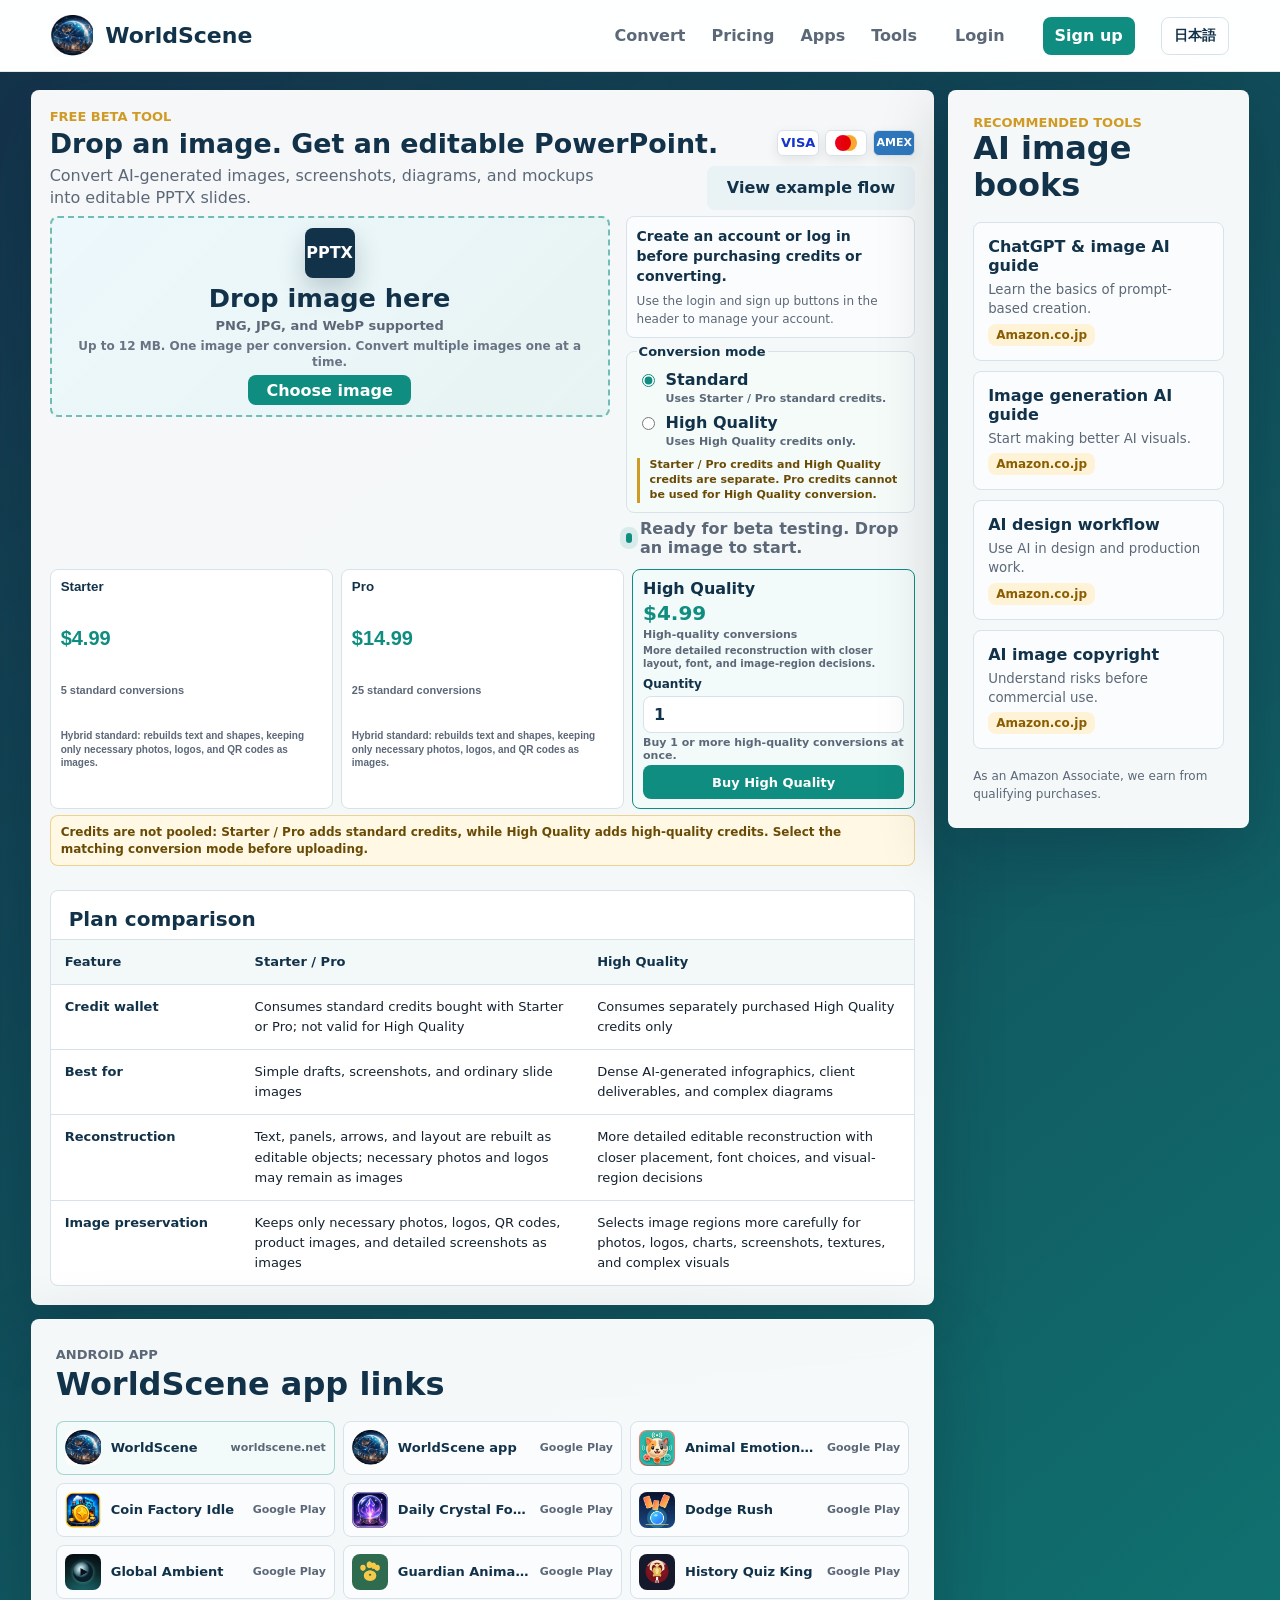
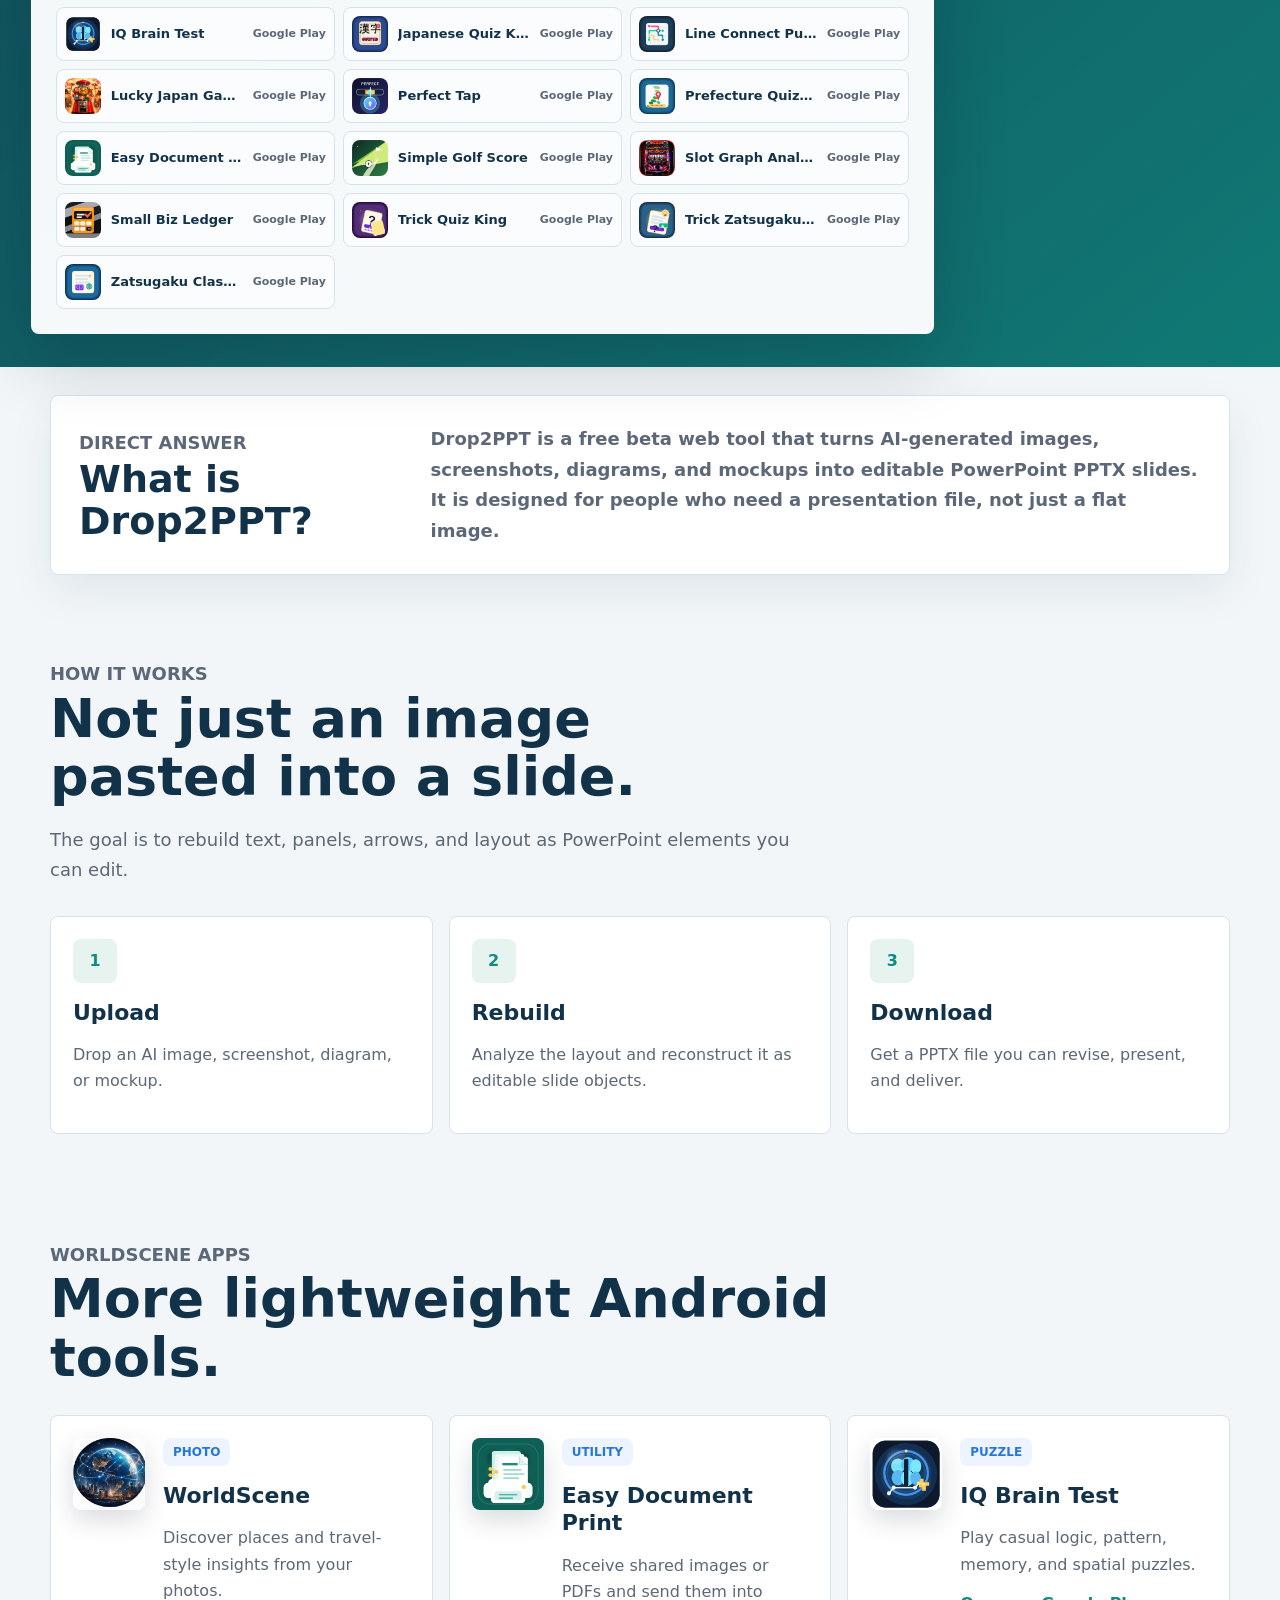
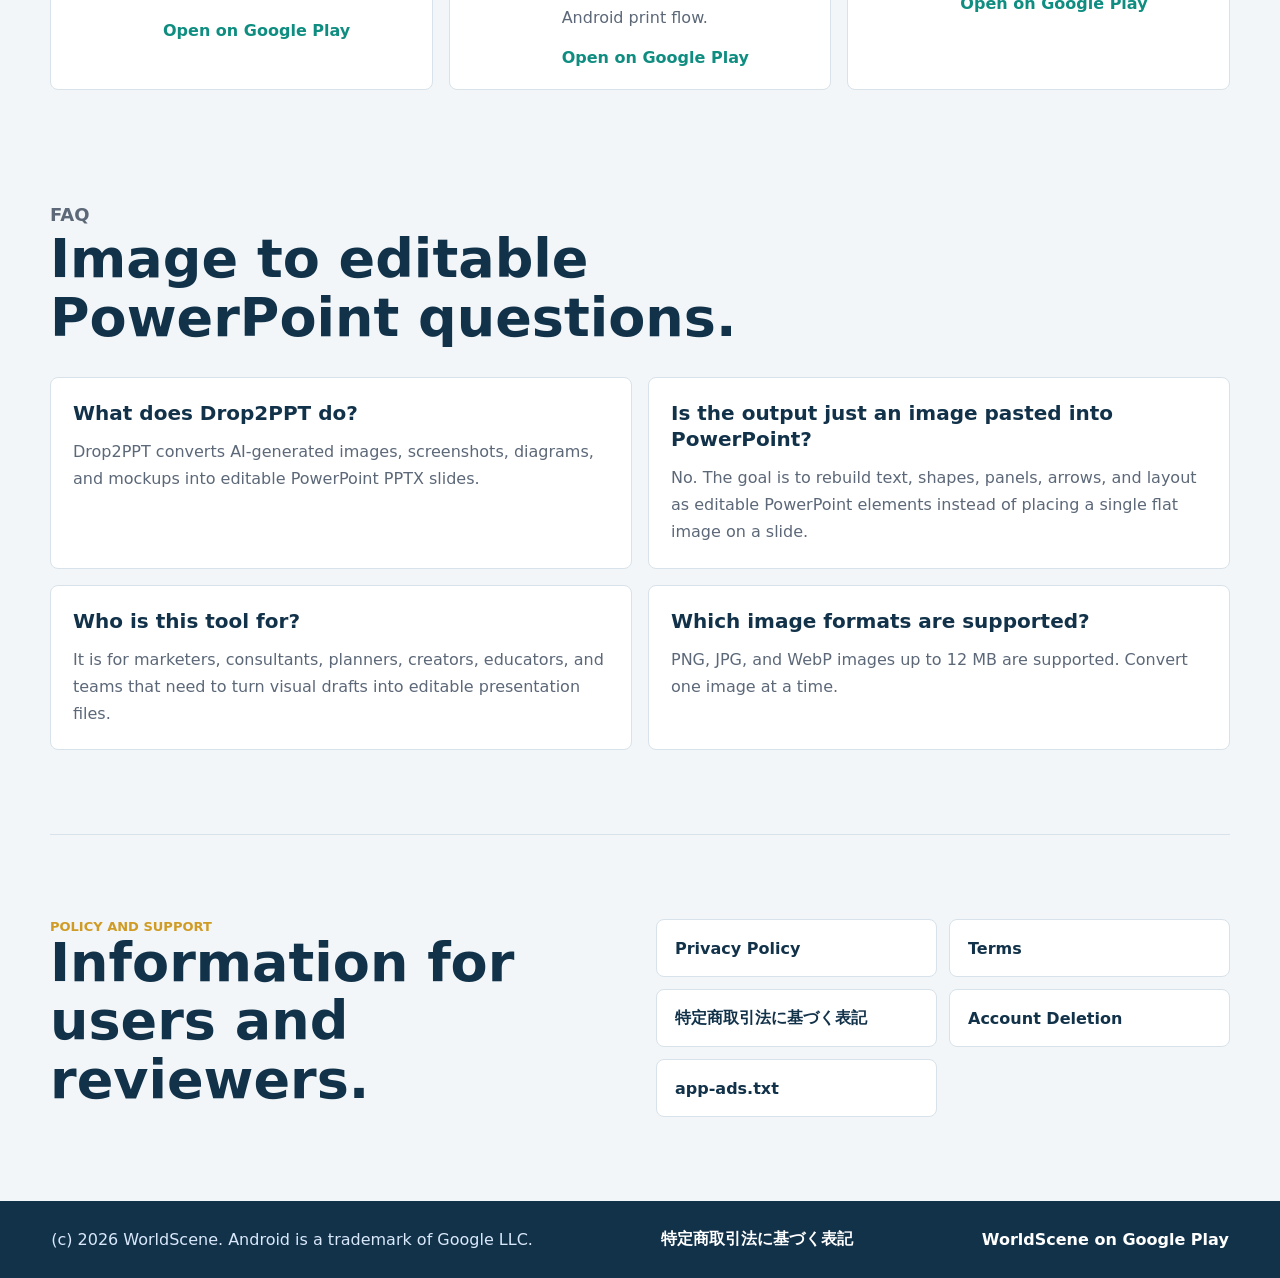
==== public/index.html @ 3ec51c13 "Add Amex payment logo" ====
<!doctype html>
<html lang="en">
<head>
  <meta charset="utf-8">
  <meta name="viewport" content="width=device-width, initial-scale=1">
  <title>Drop2PPT - Image to Editable PowerPoint Converter | WorldScene</title>
  <meta name="description" content="Drop an AI-generated image, screenshot, diagram, or mockup and prepare it for conversion into an editable PowerPoint PPTX slide.">
  <meta name="robots" content="index,follow,max-image-preview:large">
  <meta property="og:title" content="Drop2PPT - Image to Editable PowerPoint Converter">
  <meta property="og:description" content="Drop an AI-generated image, screenshot, diagram, or mockup and prepare it for conversion into an editable PowerPoint PPTX slide.">
  <meta property="og:type" content="website">
  <meta property="og:url" content="https://worldscene.net/drop2ppt/">
  <meta property="og:image" content="https://worldscene.net/worldscene-icon.png">
  <meta name="twitter:card" content="summary_large_image">
  <meta name="theme-color" content="#12324a">
  <link rel="canonical" href="https://worldscene.net/drop2ppt/">
  <link rel="alternate" href="https://worldscene.net/drop2ppt/" hreflang="x-default">
  <link rel="alternate" href="https://worldscene.net/drop2ppt/" hreflang="en">
  <link rel="alternate" href="https://worldscene.net/drop2ppt/" hreflang="ja">
  <link rel="icon" href="worldscene-icon.png">
  <link rel="stylesheet" href="styles.css">
  <script async src="https://www.googletagmanager.com/gtag/js?id=G-NG3NH1VG2N"></script>
  <script>
    window.dataLayer = window.dataLayer || [];
    function gtag(){dataLayer.push(arguments);}
    gtag('js', new Date());
    gtag('config', 'G-NG3NH1VG2N');
  </script>
  <script type="application/ld+json">
  {
    "@context": "https://schema.org",
    "@graph": [
      {
    "@type": "WebApplication",
        "@id": "https://worldscene.net/drop2ppt/#drop2ppt",
    "name": "Drop2PPT",
    "url": "https://worldscene.net/drop2ppt/",
    "applicationCategory": "ProductivityApplication",
    "operatingSystem": "Web",
        "description": "Convert AI-generated images, screenshots, diagrams, and mockups into editable PowerPoint PPTX slides.",
        "offers": {
          "@type": "Offer",
          "price": "0",
          "priceCurrency": "USD"
        },
        "creator": {
          "@type": "Organization",
          "name": "WorldScene",
          "url": "https://worldscene.net/"
        }
      },
      {
        "@type": "HowTo",
        "@id": "https://worldscene.net/drop2ppt/#how-to-convert-image-to-ppt",
        "name": "How to convert an image into an editable PowerPoint",
        "description": "Drop an image, rebuild the slide as editable PowerPoint elements, then download a PPTX file.",
        "step": [
          {
            "@type": "HowToStep",
            "name": "Upload an image",
            "text": "Upload an AI-generated image, screenshot, diagram, or mockup."
          },
          {
            "@type": "HowToStep",
            "name": "Rebuild the slide",
            "text": "Analyze the layout and reconstruct text, panels, arrows, and visual structure as editable slide objects."
          },
          {
            "@type": "HowToStep",
            "name": "Download PPTX",
            "text": "Download an editable PowerPoint PPTX file for revision, presentation, or delivery."
          }
        ]
      },
      {
        "@type": "FAQPage",
        "@id": "https://worldscene.net/drop2ppt/#faq",
        "mainEntity": [
          {
            "@type": "Question",
            "name": "What does Drop2PPT do?",
            "acceptedAnswer": {
              "@type": "Answer",
              "text": "Drop2PPT converts AI-generated images, screenshots, diagrams, and mockups into editable PowerPoint PPTX slides."
            }
          },
          {
            "@type": "Question",
            "name": "Is the output just an image pasted into PowerPoint?",
            "acceptedAnswer": {
              "@type": "Answer",
              "text": "No. The goal is to rebuild text, shapes, panels, arrows, and layout as editable PowerPoint elements instead of placing a single flat image on a slide."
            }
          },
          {
            "@type": "Question",
            "name": "Who is this tool for?",
            "acceptedAnswer": {
              "@type": "Answer",
              "text": "It is for marketers, consultants, planners, creators, educators, and teams that need to turn visual drafts into editable presentation files."
            }
          }
        ]
      }
    ]
  }
  </script>
</head>
<body>
  <header class="site-header">
    <a class="brand" href="#top" aria-label="WorldScene home">
      <img src="worldscene-icon.png" alt="" class="brand-icon">
      <span>WorldScene</span>
    </a>
    <nav class="nav" aria-label="Main navigation">
      <a href="#converter" data-i18n="navConvert">Convert</a>
      <a href="#pricing" data-i18n="navPricing">Pricing</a>
      <a href="#apps" data-i18n="navApps">Apps</a>
      <a href="#tools" data-i18n="navTools">Tools</a>
      <a class="auth-nav-link" id="login-nav" href="/drop2ppt/auth.html?mode=login" data-i18n="navLogin">Login</a>
      <a class="auth-nav-button" id="signup-nav" href="/drop2ppt/auth.html?mode=signup" data-i18n="navSignup">Sign up</a>
      <button class="auth-nav-link auth-nav-logout" type="button" id="logout-nav" data-i18n="logoutButton" hidden>Logout</button>
      <button class="language-button" type="button" id="language-toggle" aria-label="Switch language">日本語</button>
    </nav>
  </header>

  <main id="top">
    <section class="tool-hero" aria-labelledby="hero-title">
      <div class="hero-grid">
        <section class="converter-panel" id="converter" aria-labelledby="hero-title">
          <p class="eyebrow" data-i18n="heroEyebrow">Free beta tool</p>
          <h1 id="hero-title" data-i18n="heroTitle">Drop an image. Get an editable PowerPoint.</h1>
          <p class="hero-copy" data-i18n="heroCopy">
            Convert AI-generated images, screenshots, diagrams, and mockups into editable PPTX slides.
          </p>
          <div class="hero-actions">
            <span class="sandbox-badge" id="sandbox-badge" hidden>Sandbox checkout</span>
            <span class="payment-logos" aria-label="Visa, Mastercard, and American Express accepted">
              <span class="payment-logo visa-logo" aria-hidden="true">VISA</span>
              <span class="payment-logo mastercard-logo" aria-hidden="true"><span></span><span></span></span>
              <span class="payment-logo amex-logo" aria-hidden="true">AMEX</span>
            </span>
            <a class="button button-secondary" href="#example" data-i18n="viewExample">View example flow</a>
          </div>

          <div class="account-panel" id="account-panel" aria-label="Credit balance">
            <div class="auth-summary" id="auth-summary">
              <span data-i18n="authStatusChecking">Checking login status...</span>
            </div>
            <button class="small-button ghost-button" type="button" id="logout-button" data-i18n="logoutButton" hidden>Logout</button>
            <p class="auth-panel-note" id="auth-panel-note" data-i18n="authPanelNote">Use the login and sign up buttons in the header to manage your account.</p>
            <div class="credit-balance-card" id="credit-balance-card" hidden>
              <span data-i18n="creditRemainingTitle">Remaining conversions</span>
              <dl>
                <div>
                  <dt data-i18n="qualityStandard">Standard</dt>
                  <dd><strong id="standard-credit-count">0</strong><span data-i18n="creditUnit">left</span></dd>
                </div>
                <div>
                  <dt data-i18n="qualityHigh">High Quality</dt>
                  <dd><strong id="high-quality-credit-count">0</strong><span data-i18n="creditUnit">left</span></dd>
                </div>
              </dl>
            </div>
          </div>

          <fieldset class="quality-selector" aria-label="Conversion quality">
            <legend data-i18n="qualityLabel">Conversion mode</legend>
            <label>
              <input type="radio" name="quality" value="standard" checked>
              <span data-i18n="qualityStandard">Standard</span>
              <small data-i18n="qualityStandardCopy">Uses Starter / Pro standard credits.</small>
            </label>
            <label>
              <input type="radio" name="quality" value="high_quality">
              <span data-i18n="qualityHigh">High Quality</span>
              <small data-i18n="qualityHighCopy">Uses High Quality credits only.</small>
            </label>
            <p class="quality-warning" data-i18n="qualityWalletNote">Starter / Pro credits and High Quality credits are separate. Pro credits cannot be used for High Quality conversion.</p>
          </fieldset>

          <div class="drop-zone" id="drop-zone" role="button" tabindex="0">
            <input id="file-input" type="file" accept="image/png,image/jpeg,image/webp" hidden>
            <span class="drop-icon" aria-hidden="true">PPTX</span>
            <strong data-i18n="dropTitle">Drop image here</strong>
            <small data-i18n="dropHint">PNG, JPG, and WebP supported</small>
            <small class="drop-note" data-i18n="dropNote">Up to 12 MB. One image per conversion. Convert multiple images one at a time.</small>
            <button class="inline-file-button" id="select-file" type="button" data-i18n="chooseImage">Choose image</button>
            <span class="progress-panel drop-progress" id="progress-panel" hidden aria-label="Conversion progress">
              <span class="progress-meta">
                <span id="progress-label" data-i18n="progressIdle">Waiting</span>
                <strong id="progress-percent">0%</strong>
              </span>
              <span class="progress-track">
                <span id="progress-bar"></span>
              </span>
            </span>
          </div>

          <div class="conversion-status" id="conversion-status" aria-live="polite">
            <span class="status-dot"></span>
            <span data-i18n="statusReady">Ready for beta testing. Upload processing will be connected next.</span>
          </div>
          <a class="download-link" id="download-link" href="#" hidden data-i18n="downloadPpt">Download PPTX</a>

          <div class="pricing-grid" id="pricing" aria-label="Pricing">
            <button class="price-card" type="button" data-product="starter">
              <span data-i18n="starterTitle">Starter</span>
              <strong>$4.99</strong>
              <small data-i18n="starterCopy">5 standard conversions</small>
              <em data-i18n="standardQualityCopy">Hybrid standard: rebuilds text and shapes, keeping only necessary photos, logos, and QR codes as images.</em>
            </button>
            <button class="price-card" type="button" data-product="pro">
              <span data-i18n="proTitle">Pro</span>
              <strong>$14.99</strong>
              <small data-i18n="proCopy">25 standard conversions</small>
              <em data-i18n="standardQualityCopy">Hybrid standard: rebuilds text and shapes, keeping only necessary photos, logos, and QR codes as images.</em>
            </button>
            <div class="price-card price-card-featured hq-purchase-card">
              <span data-i18n="hqTitle">High Quality</span>
              <strong>$4.99</strong>
              <small data-i18n="hqCopy">High-quality conversions</small>
              <em data-i18n="highQualityCopy">More detailed reconstruction with closer layout, font, and image-region decisions.</em>
              <label class="quantity-control" for="high-quality-quantity">
                <span data-i18n="hqQuantityLabel">Quantity</span>
                <input id="high-quality-quantity" type="number" min="1" max="50" step="1" value="1" inputmode="numeric">
              </label>
              <small class="quantity-help" data-i18n="hqQuantityHelp">Buy 1 or more high-quality conversions at once.</small>
              <button class="checkout-button" type="button" data-product="high_quality" data-i18n="buyHighQuality">Buy High Quality</button>
            </div>
          </div>
          <p class="pricing-note" data-i18n="pricingCreditNote">Credits are not pooled: Starter / Pro adds standard credits, while High Quality adds high-quality credits. Select the matching conversion mode before uploading.</p>
          <div class="quality-comparison" aria-label="Plan comparison">
            <h2 data-i18n="comparisonTitle">Plan comparison</h2>
            <table>
              <thead>
                <tr>
                  <th data-i18n="comparisonFeature">Feature</th>
                  <th data-i18n="comparisonStandard">Starter / Pro</th>
                  <th data-i18n="comparisonHigh">High Quality</th>
                </tr>
              </thead>
              <tbody>
                <tr>
                  <td data-i18n="comparisonCredit">Credit wallet</td>
                  <td data-i18n="comparisonStandardCredit">Consumes standard credits bought with Starter or Pro</td>
                  <td data-i18n="comparisonHighCredit">Consumes High Quality credits only</td>
                </tr>
                <tr>
                  <td data-i18n="comparisonBestFor">Best for</td>
                  <td data-i18n="comparisonStandardBest">Simple drafts, screenshots, and ordinary slide images</td>
                  <td data-i18n="comparisonHighBest">Dense AI-generated infographics, client deliverables, and complex diagrams</td>
                </tr>
                <tr>
                  <td data-i18n="comparisonRebuild">Reconstruction</td>
                  <td data-i18n="comparisonStandardRebuild">Text, panels, arrows, and layout are rebuilt as editable objects; necessary photos and logos may remain as images</td>
                  <td data-i18n="comparisonHighRebuild">More detailed editable reconstruction with closer placement, font choices, and visual-region decisions</td>
                </tr>
                <tr>
                  <td data-i18n="comparisonPreserve">Image preservation</td>
                  <td data-i18n="comparisonStandardPreserve">Keeps only necessary photos, logos, QR codes, product images, and detailed screenshots as images</td>
                  <td data-i18n="comparisonHighPreserve">Selects image regions more carefully for photos, logos, charts, screenshots, textures, and complex visuals</td>
                </tr>
              </tbody>
            </table>
          </div>
        </section>

        <aside class="app-promo" id="apps" aria-labelledby="apps-title">
          <p class="eyebrow" data-i18n="appsEyebrow">Android app</p>
          <h2 id="apps-title" data-i18n="appsTitle">WorldScene app links</h2>
          <div class="app-link-list" aria-label="WorldScene app links">
            <a class="app-link primary" href="https://worldscene.net/" target="_blank" rel="noopener"><img src="worldscene-icon.png" alt=""><span>WorldScene</span><small>worldscene.net</small></a>
            <a class="app-link" href="https://play.google.com/store/apps/details?id=com.worldscene.app" target="_blank" rel="noopener"><img src="worldscene-icon.png" alt=""><span>WorldScene app</span><small>Google Play</small></a>
            <a class="app-link" href="https://play.google.com/store/search?q=Animal%20Emotion%20Player&c=apps" target="_blank" rel="noopener"><img src="assets/apps/AnimalEmotionPlayer/icon.png" alt=""><span>Animal Emotion Player</span><small>Google Play</small></a>
            <a class="app-link" href="https://play.google.com/store/search?q=Coin%20Factory%20Idle&c=apps" target="_blank" rel="noopener"><img src="assets/apps/CoinFactoryIdle/icon.png" alt=""><span>Coin Factory Idle</span><small>Google Play</small></a>
            <a class="app-link" href="https://play.google.com/store/search?q=Daily%20Crystal%20Fortune&c=apps" target="_blank" rel="noopener"><img src="assets/apps/DailyCrystalFortune/icon.png" alt=""><span>Daily Crystal Fortune</span><small>Google Play</small></a>
            <a class="app-link" href="https://play.google.com/store/search?q=Dodge%20Rush&c=apps" target="_blank" rel="noopener"><img src="assets/apps/DodgeRush/icon.png" alt=""><span>Dodge Rush</span><small>Google Play</small></a>
            <a class="app-link" href="https://play.google.com/store/search?q=Global%20Ambient&c=apps" target="_blank" rel="noopener"><img src="assets/apps/GlobalAmbient/icon.png" alt=""><span>Global Ambient</span><small>Google Play</small></a>
            <a class="app-link" href="https://play.google.com/store/search?q=Guardian%20Animal%20Quiz&c=apps" target="_blank" rel="noopener"><img src="assets/apps/GuardianAnimalQuiz/icon.png" alt=""><span>Guardian Animal Quiz</span><small>Google Play</small></a>
            <a class="app-link" href="https://play.google.com/store/search?q=History%20Quiz%20King&c=apps" target="_blank" rel="noopener"><img src="assets/apps/HistoryQuizKing/icon.png" alt=""><span>History Quiz King</span><small>Google Play</small></a>
            <a class="app-link" href="https://play.google.com/store/apps/details?id=net.worldscene.iqbraintestlogicpuzzle" target="_blank" rel="noopener"><img src="assets/apps/IQBrainTestLogicPuzzle/icon.png" alt=""><span>IQ Brain Test</span><small>Google Play</small></a>
            <a class="app-link" href="https://play.google.com/store/search?q=Japanese%20Quiz%20King&c=apps" target="_blank" rel="noopener"><img src="assets/apps/JapaneseQuizKing/icon.png" alt=""><span>Japanese Quiz King</span><small>Google Play</small></a>
            <a class="app-link" href="https://play.google.com/store/search?q=Line%20Connect%20Puzzle&c=apps" target="_blank" rel="noopener"><img src="assets/apps/LineConnectPuzzle/icon.png" alt=""><span>Line Connect Puzzle</span><small>Google Play</small></a>
            <a class="app-link" href="https://play.google.com/store/search?q=Lucky%20Japan%20Gacha&c=apps" target="_blank" rel="noopener"><img src="assets/apps/LuckyJapanGacha/icon.png" alt=""><span>Lucky Japan Gacha</span><small>Google Play</small></a>
            <a class="app-link" href="https://play.google.com/store/search?q=Perfect%20Tap&c=apps" target="_blank" rel="noopener"><img src="assets/apps/PerfectTap/icon.png" alt=""><span>Perfect Tap</span><small>Google Play</small></a>
            <a class="app-link" href="https://play.google.com/store/search?q=Prefecture%20Quiz%20King&c=apps" target="_blank" rel="noopener"><img src="assets/apps/PrefectureQuizKing/icon.png" alt=""><span>Prefecture Quiz King</span><small>Google Play</small></a>
            <a class="app-link" href="https://play.google.com/store/apps/details?id=net.worldscene.kantanshareprint" target="_blank" rel="noopener"><img src="assets/apps/SharePrintHelper/icon.png" alt=""><span>Easy Document Print</span><small>Google Play</small></a>
            <a class="app-link" href="https://play.google.com/store/search?q=Simple%20Golf%20Score&c=apps" target="_blank" rel="noopener"><img src="assets/apps/SimpleGolfScore/icon.png" alt=""><span>Simple Golf Score</span><small>Google Play</small></a>
            <a class="app-link" href="https://play.google.com/store/search?q=Slot%20Graph%20Analyzer&c=apps" target="_blank" rel="noopener"><img src="assets/apps/SlotGraphAnalyzer/icon.png" alt=""><span>Slot Graph Analyzer</span><small>Google Play</small></a>
            <a class="app-link" href="https://play.google.com/store/search?q=Small%20Biz%20Ledger&c=apps" target="_blank" rel="noopener"><img src="assets/apps/SmallBizLedger/icon.png" alt=""><span>Small Biz Ledger</span><small>Google Play</small></a>
            <a class="app-link" href="https://play.google.com/store/search?q=Trick%20Quiz%20King&c=apps" target="_blank" rel="noopener"><img src="assets/apps/TrickQuizKing/icon.png" alt=""><span>Trick Quiz King</span><small>Google Play</small></a>
            <a class="app-link" href="https://play.google.com/store/search?q=Trick%20Zatsugaku%20King&c=apps" target="_blank" rel="noopener"><img src="assets/apps/TrickZatsugakuKing/icon.png" alt=""><span>Trick Zatsugaku King</span><small>Google Play</small></a>
            <a class="app-link" href="https://play.google.com/store/search?q=Zatsugaku%20Classic&c=apps" target="_blank" rel="noopener"><img src="assets/apps/ZatsugakuClassic/icon.png" alt=""><span>Zatsugaku Classic</span><small>Google Play</small></a>
          </div>
        </aside>

        <aside class="affiliate-panel" id="tools" aria-labelledby="tools-title">
          <p class="eyebrow" data-i18n="toolsEyebrow">Recommended tools</p>
          <h2 id="tools-title" data-i18n="toolsTitle">AI image books</h2>
          <div class="tool-list">
            <a class="tool-card" href="https://amzn.to/4e01tm2" target="_blank" rel="sponsored noopener">
              <span data-i18n="bookOneTitle">ChatGPT & image AI guide</span>
              <small data-i18n="bookOneCopy">Learn the basics of prompt-based creation.</small>
              <em>Amazon.co.jp</em>
            </a>
            <a class="tool-card" href="https://amzn.to/4ux0dwO" target="_blank" rel="sponsored noopener">
              <span data-i18n="bookTwoTitle">Image generation AI guide</span>
              <small data-i18n="bookTwoCopy">Start making better AI visuals.</small>
              <em>Amazon.co.jp</em>
            </a>
            <a class="tool-card" href="https://amzn.to/4e1c1kY" target="_blank" rel="sponsored noopener">
              <span data-i18n="bookThreeTitle">AI design workflow</span>
              <small data-i18n="bookThreeCopy">Use AI in design and production work.</small>
              <em>Amazon.co.jp</em>
            </a>
            <a class="tool-card" href="https://amzn.to/4dM72Dx" target="_blank" rel="sponsored noopener">
              <span data-i18n="bookFourTitle">AI image copyright</span>
              <small data-i18n="bookFourCopy">Understand risks before commercial use.</small>
              <em>Amazon.co.jp</em>
            </a>
          </div>
          <p class="affiliate-note" data-i18n="affiliateNote">As an Amazon Associate, we earn from qualifying purchases.</p>
        </aside>
      </div>
    </section>

    <section class="answer-strip" aria-labelledby="answer-title">
      <div>
        <p class="eyebrow" data-i18n="answerEyebrow">Direct answer</p>
        <h2 id="answer-title" data-i18n="answerTitle">What is Drop2PPT?</h2>
      </div>
      <p data-i18n="answerCopy">
        Drop2PPT is a free beta web tool that turns AI-generated images, screenshots, diagrams, and mockups into editable PowerPoint PPTX slides. It is designed for people who need a presentation file, not just a flat image.
      </p>
    </section>

    <section class="section example-section" id="example">
      <div class="section-heading">
        <p class="eyebrow" data-i18n="exampleEyebrow">How it works</p>
        <h2 data-i18n="exampleTitle">Not just an image pasted into a slide.</h2>
        <p data-i18n="exampleCopy">
          The goal is to rebuild text, panels, arrows, and layout as PowerPoint elements you can edit.
        </p>
      </div>
      <div class="process-grid">
        <article>
          <span>1</span>
          <h3 data-i18n="stepOneTitle">Upload</h3>
          <p data-i18n="stepOneCopy">Drop an AI image, screenshot, diagram, or mockup.</p>
        </article>
        <article>
          <span>2</span>
          <h3 data-i18n="stepTwoTitle">Rebuild</h3>
          <p data-i18n="stepTwoCopy">Analyze the layout and reconstruct it as editable slide objects.</p>
        </article>
        <article>
          <span>3</span>
          <h3 data-i18n="stepThreeTitle">Download</h3>
          <p data-i18n="stepThreeCopy">Get a PPTX file you can revise, present, and deliver.</p>
        </article>
      </div>
    </section>

    <section class="section app-section">
      <div class="section-heading section-heading-wide">
        <p class="eyebrow" data-i18n="lineupEyebrow">WorldScene apps</p>
        <h2 data-i18n="lineupTitle">More lightweight Android tools.</h2>
      </div>
      <div class="app-grid compact-app-grid">
        <article class="app-card">
          <img class="app-icon" src="worldscene-icon.png" alt="WorldScene app icon">
          <div>
            <span class="tag">Photo</span>
            <h3>WorldScene</h3>
            <p data-i18n="worldsceneCopy">Discover places and travel-style insights from your photos.</p>
            <a href="https://play.google.com/store/apps/details?id=com.worldscene.app" target="_blank" rel="noopener" data-i18n="openOnGooglePlay">Open on Google Play</a>
          </div>
        </article>
        <article class="app-card">
          <img class="app-icon" src="assets/apps/SharePrintHelper/icon.png" alt="Easy Document Print app icon">
          <div>
            <span class="tag">Utility</span>
            <h3>Easy Document Print</h3>
            <p data-i18n="printCopy">Receive shared images or PDFs and send them into Android print flow.</p>
            <a href="https://play.google.com/store/apps/details?id=net.worldscene.kantanshareprint" target="_blank" rel="noopener" data-i18n="openOnGooglePlay">Open on Google Play</a>
          </div>
        </article>
        <article class="app-card">
          <img class="app-icon" src="assets/apps/IQBrainTestLogicPuzzle/icon.png" alt="IQ Brain Test app icon">
          <div>
            <span class="tag">Puzzle</span>
            <h3>IQ Brain Test</h3>
            <p data-i18n="iqCopy">Play casual logic, pattern, memory, and spatial puzzles.</p>
            <a href="https://play.google.com/store/apps/details?id=net.worldscene.iqbraintestlogicpuzzle" target="_blank" rel="noopener" data-i18n="openOnGooglePlay">Open on Google Play</a>
          </div>
        </article>
      </div>
    </section>

    <section class="section faq-section" id="faq" aria-labelledby="faq-title">
      <div class="section-heading">
        <p class="eyebrow" data-i18n="faqEyebrow">FAQ</p>
        <h2 id="faq-title" data-i18n="faqTitle">Image to editable PowerPoint questions.</h2>
      </div>
      <div class="faq-list">
        <article>
          <h3 data-i18n="faqOneQuestion">What does Drop2PPT do?</h3>
          <p data-i18n="faqOneAnswer">Drop2PPT converts AI-generated images, screenshots, diagrams, and mockups into editable PowerPoint PPTX slides.</p>
        </article>
        <article>
          <h3 data-i18n="faqTwoQuestion">Is the output just an image pasted into PowerPoint?</h3>
          <p data-i18n="faqTwoAnswer">No. The goal is to rebuild text, shapes, panels, arrows, and layout as editable PowerPoint elements instead of placing a single flat image on a slide.</p>
        </article>
        <article>
          <h3 data-i18n="faqThreeQuestion">Who is this tool for?</h3>
          <p data-i18n="faqThreeAnswer">It is for marketers, consultants, planners, creators, educators, and teams that need to turn visual drafts into editable presentation files.</p>
        </article>
        <article>
          <h3 data-i18n="faqFourQuestion">Which image formats are supported?</h3>
          <p data-i18n="faqFourAnswer">PNG, JPG, and WebP images up to 12 MB are supported. Convert one image at a time.</p>
        </article>
      </div>
    </section>

    <section class="section contact-section" id="contact">
      <div>
        <p class="eyebrow" data-i18n="policyEyebrow">Policy and support</p>
        <h2 data-i18n="policyTitle">Information for users and reviewers.</h2>
      </div>
      <div class="link-list">
        <a href="https://worldscene.net/privacy_policy_en.html">Privacy Policy</a>
        <a href="https://worldscene.net/terms.html">Terms</a>
        <a href="https://worldscene.net/drop2ppt/tokusho.html">特定商取引法に基づく表記</a>
        <a href="https://worldscene.net/account-delete.html">Account Deletion</a>
        <a href="https://worldscene.net/app-ads.txt">app-ads.txt</a>
      </div>
    </section>
  </main>

  <footer class="footer">
    <p>(c) 2026 WorldScene. Android is a trademark of Google LLC.</p>
    <a href="https://worldscene.net/drop2ppt/tokusho.html">特定商取引法に基づく表記</a>
    <a href="https://play.google.com/store/apps/dev?id=4842045891375937389" target="_blank" rel="noopener">WorldScene on Google Play</a>
  </footer>

  <script>
    const messages = {
      en: {
        navConvert: "Convert",
        navPricing: "Pricing",
        navApps: "Apps",
        navTools: "Tools",
        answerEyebrow: "Direct answer",
        answerTitle: "What is Drop2PPT?",
        answerCopy: "Drop2PPT is a free beta web tool that turns AI-generated images, screenshots, diagrams, and mockups into editable PowerPoint PPTX slides. It is designed for people who need a presentation file, not just a flat image.",
        heroEyebrow: "Free beta tool",
        heroTitle: "Drop an image. Get an editable PowerPoint.",
        heroCopy: "Convert AI-generated images, screenshots, diagrams, and mockups into editable PPTX slides.",
        dropTitle: "Drop image here",
        dropHint: "PNG, JPG, and WebP supported",
        dropNote: "Up to 12 MB. One image per conversion. Convert multiple images one at a time.",
        statusReady: "Ready for beta testing. Drop an image to start.",
        statusSelected: "Image selected. Uploading...",
        statusFileTooLarge: "Image is too large. Please upload an image up to 12 MB.",
        statusOneFileOnly: "Only one image can be converted at a time. Please convert multiple images one by one.",
        statusUploading: "Uploading image...",
        statusQueued: "Queued. Waiting for conversion...",
        statusProcessing: "Converting to editable PowerPoint...",
        statusCompleted: "PPTX is ready.",
        statusFailed: "Conversion failed. Please try another image.",
        statusEmailRequired: "Email address is required. Please enter it.",
        statusNeedCredits: "Please buy credits for the selected conversion mode before converting.",
        statusBalance: "Credits loaded.",
        statusCheckout: "Opening secure checkout...",
        progressIdle: "Waiting",
        progressQueued: "Waiting in queue",
        progressScanning: "Scanning uploaded image for malware",
        progressAnalyzing: "Analyzing image",
        progressRebuilding: "Rebuilding editable PowerPoint",
        downloadPpt: "Download PPTX",
        emailLabel: "Email for credits (required)",
        checkBalance: "Check credits",
        creditsUnknown: "Credits: unknown",
        creditsLabel: "Credits",
        creditsBreakdown: "Standard: {standard} / High Quality: {high}",
        creditRemainingTitle: "Remaining conversions",
        creditUnit: "left",
        qualityLabel: "Conversion mode",
        qualityStandard: "Standard",
        qualityStandardCopy: "Uses Starter / Pro standard credits.",
        qualityHigh: "High Quality",
        qualityHighCopy: "Uses High Quality credits only.",
        qualityWalletNote: "Starter / Pro credits and High Quality credits are separate. Pro credits cannot be used for High Quality conversion.",
        starterTitle: "Starter",
        starterCopy: "5 standard conversions",
        proTitle: "Pro",
        proCopy: "25 standard conversions",
        hqTitle: "High Quality",
        hqCopy: "High-quality conversions",
        hqQuantityLabel: "Quantity",
        hqQuantityHelp: "Buy 1 or more high-quality conversions at once.",
        buyHighQuality: "Buy High Quality",
        standardQualityCopy: "Hybrid standard: rebuilds text and shapes, keeping only necessary photos, logos, and QR codes as images.",
        highQualityCopy: "More detailed reconstruction with closer layout, font, and image-region decisions.",
        pricingCreditNote: "Credits are not pooled: Starter / Pro adds standard credits, while High Quality adds high-quality credits. Select the matching conversion mode before uploading.",
        comparisonTitle: "Plan comparison",
        comparisonFeature: "Feature",
        comparisonStandard: "Starter / Pro",
        comparisonHigh: "High Quality",
        comparisonCredit: "Credit wallet",
        comparisonStandardCredit: "Consumes standard credits bought with Starter or Pro; not valid for High Quality",
        comparisonHighCredit: "Consumes separately purchased High Quality credits only",
        comparisonBestFor: "Best for",
        comparisonStandardBest: "Simple drafts, screenshots, and ordinary slide images",
        comparisonHighBest: "Dense AI-generated infographics, client deliverables, and complex diagrams",
        comparisonRebuild: "Reconstruction",
        comparisonStandardRebuild: "Text, panels, arrows, and layout are rebuilt as editable objects; necessary photos and logos may remain as images",
        comparisonHighRebuild: "More detailed editable reconstruction with closer placement, font choices, and visual-region decisions",
        comparisonPreserve: "Image preservation",
        comparisonStandardPreserve: "Keeps only necessary photos, logos, QR codes, product images, and detailed screenshots as images",
        comparisonHighPreserve: "Selects image regions more carefully for photos, logos, charts, screenshots, textures, and complex visuals",
        chooseImage: "Choose image",
        viewExample: "View example flow",
        appsEyebrow: "Android app",
        appsTitle: "WorldScene app links",
        appsCopy: "WorldScene apps help with photo insight, simple tools, quizzes, and daily creative workflows.",
        appMetricOne: "Photo insight",
        appMetricTwo: "Utility apps",
        appMetricThree: "Mobile workflows",
        openGooglePlay: "Open Google Play",
        toolsEyebrow: "Recommended tools",
        toolsTitle: "AI image books",
        bookOneTitle: "ChatGPT & image AI guide",
        bookOneCopy: "Learn the basics of prompt-based creation.",
        bookTwoTitle: "Image generation AI guide",
        bookTwoCopy: "Start making better AI visuals.",
        bookThreeTitle: "AI design workflow",
        bookThreeCopy: "Use AI in design and production work.",
        bookFourTitle: "AI image copyright",
        bookFourCopy: "Understand risks before commercial use.",
        affiliateNote: "As an Amazon Associate, we earn from qualifying purchases.",
        exampleEyebrow: "How it works",
        exampleTitle: "Not just an image pasted into a slide.",
        exampleCopy: "The goal is to rebuild text, panels, arrows, and layout as PowerPoint elements you can edit.",
        stepOneTitle: "Upload",
        stepOneCopy: "Drop an AI image, screenshot, diagram, or mockup.",
        stepTwoTitle: "Rebuild",
        stepTwoCopy: "Analyze the layout and reconstruct it as editable slide objects.",
        stepThreeTitle: "Download",
        stepThreeCopy: "Get a PPTX file you can revise, present, and deliver.",
        faqEyebrow: "FAQ",
        faqTitle: "Image to editable PowerPoint questions.",
        faqOneQuestion: "What does Drop2PPT do?",
        faqOneAnswer: "Drop2PPT converts AI-generated images, screenshots, diagrams, and mockups into editable PowerPoint PPTX slides.",
        faqTwoQuestion: "Is the output just an image pasted into PowerPoint?",
        faqTwoAnswer: "No. The goal is to rebuild text, shapes, panels, arrows, and layout as editable PowerPoint elements instead of placing a single flat image on a slide.",
        faqThreeQuestion: "Who is this tool for?",
        faqThreeAnswer: "It is for marketers, consultants, planners, creators, educators, and teams that need to turn visual drafts into editable presentation files.",
        faqFourQuestion: "Which image formats are supported?",
        faqFourAnswer: "PNG, JPG, and WebP images up to 12 MB are supported. Convert one image at a time.",
        lineupEyebrow: "WorldScene apps",
        lineupTitle: "More lightweight Android tools.",
        worldsceneCopy: "Discover places and travel-style insights from your photos.",
        printCopy: "Receive shared images or PDFs and send them into Android print flow.",
        iqCopy: "Play casual logic, pattern, memory, and spatial puzzles.",
        openOnGooglePlay: "Open on Google Play",
        policyEyebrow: "Policy and support",
        policyTitle: "Information for users and reviewers."
      },
      ja: {
        navConvert: "変換",
        navApps: "アプリ",
        navTools: "おすすめ",
        answerEyebrow: "直接回答",
        answerTitle: "Drop2PPTとは？",
        answerCopy: "Drop2PPTは、AI生成画像、スクリーンショット、図解、カンプを、編集可能なPowerPoint PPTXスライドへ変換する無料ベータWebツールです。単なる画像ではなく、プレゼン資料として直せるファイルが必要な人向けです。",
        heroEyebrow: "無料ベータツール",
        heroTitle: "画像をドロップするだけ。編集できるPowerPointに。",
        heroCopy: "AI生成画像、スクショ、図解、LPカンプを、編集可能なPPTXスライドへ変換します。",
        dropTitle: "ここに画像をドロップ",
        dropHint: "PNG、JPG、WebPに対応",
        dropNote: "画像サイズは最大12MB。1回につき1枚のみ変換できます。複数枚の画像は1枚ずつ変換してください。",
        statusReady: "ベータ版として利用できます。画像をドロップしてください。",
        statusSelected: "画像を選択しました。アップロード中です...",
        statusFileTooLarge: "画像サイズが大きすぎます。12MB以下の画像をアップロードしてください。",
        statusOneFileOnly: "1回に変換できる画像は1枚のみです。複数枚の画像は1枚ずつ変換してください。",
        statusUploading: "画像をアップロード中...",
        statusQueued: "待機中です。変換順を待っています...",
        statusProcessing: "編集可能なPowerPointへ変換中...",
        statusCompleted: "PPTXをダウンロードできます。",
        statusFailed: "変換に失敗しました。別の画像でお試しください。",
        statusEmailRequired: "メールアドレスは必須です。入力してください。",
        statusNeedCredits: "選択した変換モード用のクレジットを購入してください。",
        statusBalance: "クレジット残高を確認しました。",
        statusCheckout: "安全な決済ページを開いています...",
        downloadPpt: "PPTXをダウンロード",
        emailLabel: "クレジット用メール（必須）",
        checkBalance: "残高確認",
        creditsUnknown: "クレジット: 未確認",
        creditsLabel: "クレジット",
        creditsBreakdown: "標準: {standard} / 高品質: {high}",
        creditRemainingTitle: "残枚数",
        creditUnit: "枚",
        qualityLabel: "変換モード",
        qualityStandard: "標準",
        qualityStandardCopy: "Starter / Pro の標準クレジットを使います。",
        qualityHigh: "高品質",
        qualityHighCopy: "High Qualityクレジットのみ使います。",
        qualityWalletNote: "Starter / Proの標準クレジットとHigh Qualityクレジットは別枠です。Proで購入したクレジットは高品質変換には使えません。",
        starterTitle: "Starter",
        starterCopy: "標準5回変換",
        proTitle: "Pro",
        proCopy: "標準25回変換",
        hqTitle: "High Quality",
        hqCopy: "高品質変換をまとめて購入",
        hqQuantityLabel: "購入枚数",
        hqQuantityHelp: "1枚以上をまとめて購入できます。",
        buyHighQuality: "高品質を購入",
        standardQualityCopy: "標準ハイブリッド変換。文字や図形は編集可能にし、必要な写真・ロゴ・QRだけ画像として残します。",
        highQualityCopy: "より細かく解析し、配置・フォント・画像として残す領域を原稿に近づけます。",
        pricingCreditNote: "クレジットは共通残高ではありません。Starter / Proは標準クレジット、High Qualityは高品質クレジットを追加します。アップロード前に変換モードを合わせてください。",
        comparisonTitle: "プラン比較",
        comparisonFeature: "比較項目",
        comparisonStandard: "Starter / Pro",
        comparisonHigh: "High Quality",
        comparisonCredit: "使うクレジット",
        comparisonStandardCredit: "Starter / Proで購入した標準クレジットを消費。高品質変換には利用不可",
        comparisonHighCredit: "別途購入したHigh Quality専用クレジットのみ消費",
        comparisonBestFor: "向いている画像",
        comparisonStandardBest: "シンプルなカンプ、スクリーンショット、通常のスライド画像",
        comparisonHighBest: "AI生成の複雑な図解、納品資料、密度の高いインフォグラフィック",
        comparisonRebuild: "再構築方式",
        comparisonStandardRebuild: "文字、枠、矢印、レイアウトを編集可能オブジェクト化。必要な写真やロゴは画像として保持",
        comparisonHighRebuild: "より細かく編集可能化し、配置・フォント・画像保持の判断を原稿に近づける",
        comparisonPreserve: "画像保持",
        comparisonStandardPreserve: "必要な写真、ロゴ、QR、商品画像、細かいスクショだけ画像として保持",
        comparisonHighPreserve: "写真、ロゴ、グラフ、スクショ、質感、複雑なビジュアルをより慎重に画像保持",
        chooseImage: "画像を選ぶ",
        viewExample: "変換の流れを見る",
        appsEyebrow: "Androidアプリ",
        appsTitle: "スマホでも作る、撮る、試す。",
        appsCopy: "WorldSceneは写真解析、便利ツール、クイズ、日常の創作ワークフローに役立つAndroidアプリを提供しています。",
        openGooglePlay: "Google Playを見る",
        toolsEyebrow: "おすすめツール",
        toolsTitle: "AI画像関連の本",
        bookOneTitle: "ChatGPT＆画像生成AI入門",
        bookOneCopy: "プロンプトで作る基本を学ぶ",
        bookTwoTitle: "画像生成AIガイド",
        bookTwoCopy: "AI画像づくりを本格的に始める",
        bookThreeTitle: "AIデザイン制作",
        bookThreeCopy: "仕事のデザイン制作にAIを使う",
        bookFourTitle: "AI画像と著作権",
        bookFourCopy: "商用利用前のリスクを知る",
        affiliateNote: "当サイトはAmazonアソシエイト・プログラムの参加者です。適格販売により収入を得ています。",
        exampleEyebrow: "変換の流れ",
        exampleTitle: "画像を貼るだけのPPTではありません。",
        exampleCopy: "文字、パネル、矢印、レイアウトをPowerPointで編集できる要素として再構成することを目指しています。",
        stepOneTitle: "アップロード",
        stepOneCopy: "AI画像、スクショ、図解、カンプをドロップします。",
        stepTwoTitle: "再構成",
        stepTwoCopy: "レイアウトを解析し、編集可能なスライド要素として組み直します。",
        stepThreeTitle: "ダウンロード",
        stepThreeCopy: "修正、発表、納品に使えるPPTXを受け取ります。",
        faqEyebrow: "FAQ",
        faqTitle: "画像を編集可能PowerPointに変換する質問。",
        faqOneQuestion: "Drop2PPTは何をするツールですか？",
        faqOneAnswer: "Drop2PPTは、AI生成画像、スクリーンショット、図解、カンプを編集可能なPowerPoint PPTXスライドへ変換します。",
        faqTwoQuestion: "出力はPowerPointに画像を貼っただけですか？",
        faqTwoAnswer: "いいえ。単一の平面画像を貼るのではなく、文字、図形、パネル、矢印、レイアウトをPowerPointで編集できる要素として再構成することを目指しています。",
        faqThreeQuestion: "誰向けのツールですか？",
        faqThreeAnswer: "マーケター、コンサルタント、企画担当、クリエイター、教育者、画像案を編集可能なプレゼン資料にしたいチーム向けです。",
        faqFourQuestion: "対応画像形式は何ですか？",
        faqFourAnswer: "PNG、JPG、WebP画像に対応しています。画像サイズは最大12MB、変換は1回につき1枚です。",
        lineupEyebrow: "WorldSceneアプリ",
        lineupTitle: "軽量なAndroidツールも展開中。",
        worldsceneCopy: "写真から場所や旅のヒントを発見します。",
        printCopy: "共有された画像やPDFをAndroidの印刷フローへ送ります。",
        iqCopy: "論理、パターン、記憶、空間認識のカジュアルパズルです。",
        openOnGooglePlay: "Google Playで開く",
        policyEyebrow: "ポリシーとサポート",
        policyTitle: "ユーザーと審査担当者向けの情報です。"
      }
    };

    Object.assign(messages.ja, {
      navConvert: "変換",
      navPricing: "料金",
      navApps: "アプリ",
      navTools: "おすすめ",
      answerEyebrow: "直接回答",
      answerTitle: "Drop2PPTとは？",
      answerCopy: "Drop2PPTは、AI生成画像、スクリーンショット、図解、カンプを編集可能なPowerPoint PPTXスライドに変換するWebサービスです。単なる画像貼り付けではなく、あとから直せるプレゼン資料を必要とする人のために作っています。",
      heroEyebrow: "画像からPPTへ",
      heroTitle: "画像をドロップ。編集できるPowerPointへ。",
      heroCopy: "AI生成画像、スクリーンショット、図解、LPカンプを、編集可能なPPTXスライドとして再構築します。",
      dropTitle: "ここに画像をドロップ",
      dropHint: "PNG、JPG、WebPに対応。クリックして選択もできます。",
      dropNote: "画像サイズは最大12MB。1回につき1枚のみ変換できます。複数枚の画像は1枚ずつ変換してください。",
      statusReady: "画像をドロップ、または選択して開始できます。",
      statusSelected: "画像を選択しました。アップロードします...",
      statusFileTooLarge: "画像サイズが大きすぎます。12MB以下の画像をアップロードしてください。",
      statusOneFileOnly: "1回に変換できる画像は1枚のみです。複数枚の画像は1枚ずつ変換してください。",
      statusUploading: "画像をアップロード中...",
      statusQueued: "待機中です。変換順を待っています...",
      statusProcessing: "編集可能なPowerPointへ変換中...",
      statusCompleted: "PPTXをダウンロードできます。",
      statusFailed: "変換に失敗しました。別の画像でお試しください。",
      statusEmailRequired: "メールアドレスは必須です。入力してください。",
      statusNeedCredits: "選択した変換モード用のクレジットを購入してください。",
      statusBalance: "クレジット残高を確認しました。",
      statusCheckout: "安全な決済ページを開いています...",
      progressIdle: "待機中",
      downloadPpt: "PPTXをダウンロード",
      emailLabel: "クレジット用メール（必須）",
      checkBalance: "残高確認",
      creditsUnknown: "クレジット: 未確認",
      creditsLabel: "クレジット",
      creditsBreakdown: "標準: {standard} / 高品質: {high}",
      creditRemainingTitle: "残枚数",
      creditUnit: "枚",
      qualityLabel: "変換モード",
      qualityStandard: "標準",
      qualityStandardCopy: "Starter / Pro の標準クレジットを使います。",
      qualityHigh: "高品質",
      qualityHighCopy: "High Qualityクレジットのみ使います。",
      qualityWalletNote: "Starter / Proの標準クレジットとHigh Qualityクレジットは別枠です。Proで購入したクレジットは高品質変換には使えません。",
      starterTitle: "Starter",
      starterCopy: "標準5回変換",
      proTitle: "Pro",
      proCopy: "標準25回変換",
      hqTitle: "High Quality",
      hqCopy: "高品質変換をまとめて購入",
      hqQuantityLabel: "購入枚数",
      hqQuantityHelp: "1枚以上をまとめて購入できます。",
      buyHighQuality: "高品質を購入",
      standardQualityCopy: "標準ハイブリッド変換。文字や図形は編集可能にし、必要な写真・ロゴ・QRだけ画像として残します。",
      highQualityCopy: "より細かく解析し、配置・フォント・画像として残す領域を原稿に近づけます。",
      pricingCreditNote: "クレジットは共通残高ではありません。Starter / Proは標準クレジット、High Qualityは高品質クレジットを追加します。アップロード前に変換モードを合わせてください。",
      comparisonTitle: "プラン比較",
      comparisonFeature: "比較項目",
      comparisonStandard: "Starter / Pro",
      comparisonHigh: "High Quality",
      comparisonCredit: "使うクレジット",
      comparisonStandardCredit: "Starter / Proで購入した標準クレジットを消費。高品質変換には利用不可",
      comparisonHighCredit: "別途購入したHigh Quality専用クレジットのみ消費",
      comparisonBestFor: "向いている画像",
      comparisonStandardBest: "シンプルなカンプ、スクリーンショット、通常のスライド画像",
      comparisonHighBest: "AI生成の複雑な図解、納品資料、密度の高いインフォグラフィック",
      comparisonRebuild: "再構築方式",
      comparisonStandardRebuild: "文字、枠、矢印、レイアウトを編集可能オブジェクト化。必要な写真やロゴは画像として保持",
      comparisonHighRebuild: "より細かく編集可能化し、配置・フォント・画像保持の判断を原稿に近づける",
      comparisonPreserve: "画像保持",
      comparisonStandardPreserve: "必要な写真、ロゴ、QR、商品画像、細かいスクショだけ画像として保持",
      comparisonHighPreserve: "写真、ロゴ、グラフ、スクショ、質感、複雑なビジュアルをより慎重に画像保持",
      chooseImage: "画像を選ぶ",
      viewExample: "変換の流れを見る",
      appsEyebrow: "Androidアプリ",
      appsTitle: "WorldSceneアプリ一覧",
      appsCopy: "WorldSceneでは、写真解析、便利ツール、クイズなど、日常の作業や発想を助けるAndroidアプリを展開しています。",
      appMetricOne: "写真から発見",
      appMetricTwo: "便利ツール群",
      appMetricThree: "スマホ作業を支援",
      openGooglePlay: "Google Playを見る",
      toolsEyebrow: "Recommended Tools",
      toolsTitle: "AI画像制作に役立つ本",
      bookOneTitle: "ChatGPT・画像AI入門",
      bookOneCopy: "プロンプトで作る基本を学ぶ。",
      bookTwoTitle: "画像生成AIガイド",
      bookTwoCopy: "AI画像づくりを基礎から始める。",
      bookThreeTitle: "AIデザイン活用",
      bookThreeCopy: "企画・制作の現場でAIを使う。",
      bookFourTitle: "AI画像と著作権",
      bookFourCopy: "商用利用前にリスクを理解する。",
      affiliateNote: "Amazonアソシエイトとして、適格販売により収入を得る場合があります。",
      exampleEyebrow: "変換の流れ",
      exampleTitle: "画像を貼るだけのPPTではありません。",
      exampleCopy: "文字、パネル、矢印、レイアウトをPowerPointで編集できる要素として再構築することを目指します。",
      stepOneTitle: "アップロード",
      stepOneCopy: "AI画像、スクリーンショット、図解、カンプをドロップします。",
      stepTwoTitle: "再構築",
      stepTwoCopy: "レイアウトを解析し、編集可能なスライド要素として組み直します。",
      stepThreeTitle: "ダウンロード",
      stepThreeCopy: "修正、発表、納品に使えるPPTXを受け取ります。",
      faqEyebrow: "FAQ",
      faqTitle: "画像から編集可能PowerPointへの変換について。",
      faqOneQuestion: "Drop2PPTは何をするツールですか？",
      faqOneAnswer: "AI生成画像、スクリーンショット、図解、カンプを編集可能なPowerPoint PPTXスライドへ変換します。",
      faqTwoQuestion: "出力はPowerPointに画像を貼っただけですか？",
      faqTwoAnswer: "いいえ。単一の平面画像を貼るのではなく、文字、図形、パネル、矢印、レイアウトを編集可能な要素として再構築することを目指します。",
      faqThreeQuestion: "誰向けのサービスですか？",
      faqThreeAnswer: "企画、マーケティング、コンサル、教育、制作など、画像案を編集可能な資料にしたい人向けです。",
      faqFourQuestion: "対応画像形式は？",
      faqFourAnswer: "PNG、JPG、WebP画像に対応しています。画像サイズは最大12MB、変換は1回につき1枚です。",
      lineupEyebrow: "WorldSceneアプリ",
      lineupTitle: "軽量なAndroidツールも展開中。",
      worldsceneCopy: "写真から場所や旅のヒントを発見します。",
      printCopy: "共有された画像やPDFをAndroidの印刷フローへ送ります。",
      iqCopy: "論理、パターン、記憶、空間認識のカジュアルパズルです。",
      openOnGooglePlay: "Google Playで開く",
      policyEyebrow: "ポリシーとサポート",
      policyTitle: "ユーザーと審査担当者向けの情報です。"
    });

    Object.assign(messages.ja, {
      progressQueued: "待機中",
      progressScanning: "ウイルススキャン中",
      progressAnalyzing: "画像を解析中",
      progressRebuilding: "PowerPointを再構築中"
    });

    const supportedLanguages = ["en", "ja"];
    const savedLanguage = localStorage.getItem("worldscene-language");
    let currentLanguage = supportedLanguages.includes(savedLanguage)
      ? savedLanguage
      : (navigator.language || "en").toLowerCase().startsWith("ja") ? "ja" : "en";

    const statusText = document.querySelector("#conversion-status span:last-child");
    const maxUploadBytes = 12 * 1024 * 1024;
    const fileInput = document.getElementById("file-input");
    const dropZone = document.getElementById("drop-zone");
    const selectFile = document.getElementById("select-file");
    const languageToggle = document.getElementById("language-toggle");
    const downloadLink = document.getElementById("download-link");
    const emailInput = document.getElementById("email-input");
    const checkBalance = document.getElementById("check-balance");
    const accountPanel = document.getElementById("account-panel");
    const creditBalance = document.getElementById("credit-balance");
    const creditBalanceCard = document.getElementById("credit-balance-card");
    const standardCreditCount = document.getElementById("standard-credit-count");
    const highQualityCreditCount = document.getElementById("high-quality-credit-count");
    let lastBalanceData = null;
    const progressPanel = document.getElementById("progress-panel");
    const progressLabel = document.getElementById("progress-label");
    const progressPercent = document.getElementById("progress-percent");
    const progressBar = document.getElementById("progress-bar");
    const sandboxBadge = document.getElementById("sandbox-badge");
    const authSummary = document.getElementById("auth-summary");
    const authForms = document.getElementById("auth-forms");
    const loginForm = document.getElementById("login-form");
    const signupForm = document.getElementById("signup-form");
    const forgotForm = document.getElementById("forgot-form");
    const authPanelNote = document.getElementById("auth-panel-note");
    const logoutButton = document.getElementById("logout-button");
    const loginNav = document.getElementById("login-nav");
    const signupNav = document.getElementById("signup-nav");
    const logoutNav = document.getElementById("logout-nav");
    let currentUser = null;
    let lastProgressValue = 0;
    const initialParams = new URLSearchParams(window.location.search);
    let sandboxMode = false;
    let activeJobId = null;

    function applyLanguage(language) {
      currentLanguage = language;
      document.documentElement.lang = language;
      document.querySelectorAll("[data-i18n]").forEach((node) => {
        const key = node.getAttribute("data-i18n");
        if (messages[language][key]) {
          node.textContent = messages[language][key];
        }
      });
      languageToggle.textContent = language === "ja" ? "English" : "日本語";
      if (lastBalanceData) {
        renderBalance(lastBalanceData);
      }
      localStorage.setItem("worldscene-language", language);
    }

    function setStatus(key, fallback) {
      statusText.textContent = messages[currentLanguage][key] || fallback;
    }

    function setStatusText(text, fallbackKey) {
      statusText.textContent = text || messages[currentLanguage][fallbackKey] || messages[currentLanguage].statusFailed || "Conversion failed.";
    }

    function renderBalance(data) {
      lastBalanceData = data;
      const standard = Number(data.standard_credits ?? data.credits ?? 0);
      const high = Number(data.high_quality_credits ?? 0);
      if (standardCreditCount) {
        standardCreditCount.textContent = standard;
      }
      if (highQualityCreditCount) {
        highQualityCreditCount.textContent = high;
      }
      const template = messages[currentLanguage].creditsBreakdown || "Standard: {standard} / High Quality: {high}";
      if (creditBalance) {
        creditBalance.textContent = template
          .replace("{standard}", standard)
          .replace("{high}", high);
      }
    }

    function selectedQuality() {
      return document.querySelector('input[name="quality"]:checked')?.value || "standard";
    }

    function setSelectedQuality(quality) {
      const normalized = quality === "high_quality" ? "high_quality" : "standard";
      const input = document.querySelector(`input[name="quality"][value="${normalized}"]`);
      if (input) {
        input.checked = true;
      }
    }

    function localizeJobMessage(message, status) {
      const source = String(message || status || "");
      const normalized = source.toLowerCase();
      if (normalized.includes("scan")) {
        return messages[currentLanguage].progressScanning || (currentLanguage === "ja" ? "ウイルススキャン中..." : "Scanning uploaded image...");
      }
      if (normalized.includes("analyz")) {
        return messages[currentLanguage].progressAnalyzing || "Analyzing image";
      }
      if (normalized.includes("rebuild")) {
        return messages[currentLanguage].progressRebuilding || (currentLanguage === "ja" ? "PPTXファイルを生成中..." : "Building the PPTX file...");
      }
      if (normalized.includes("queued") || status === "queued") {
        return messages[currentLanguage].progressQueued || "Waiting in queue";
      }
      if (normalized.includes("ready")) {
        return messages[currentLanguage].statusCompleted || "PPTX is ready.";
      }
      return source || messages[currentLanguage].progressIdle || "Waiting";
    }

    function localizeErrorMessage(message, error) {
      const source = String(message || error || "");
      const normalized = source.toLowerCase();
      if (currentLanguage !== "ja") {
        return source || messages[currentLanguage].statusFailed || "Conversion failed.";
      }
      if (normalized.includes("insufficient high quality")) {
        return "高品質変換にはHigh Qualityクレジットが必要です。High Qualityを購入してください。";
      }
      if (normalized.includes("insufficient standard") || normalized.includes("insufficient_credits")) {
        return "標準変換にはStarterまたはProの標準クレジットが必要です。";
      }
      if (normalized.includes("login") || normalized.includes("auth")) {
        return "ログインが必要です。ログインしてからもう一度お試しください。";
      }
      if (normalized.includes("too large") || normalized.includes("413")) {
        return "画像サイズが大きすぎます。12MB以下の画像をアップロードしてください。";
      }
      if (normalized.includes("malware") || normalized.includes("virus")) {
        return "ウイルススキャンを完了できませんでした。時間をおいて再試行してください。";
      }
      if (normalized.includes("html") || normalized.includes("unexpected token")) {
        return "サーバーから一時的にHTMLエラーが返りました。少し待ってから再試行してください。";
      }
      return source || "変換に失敗しました。別の画像でお試しください。";
    }

    function resetProgress() {
      lastProgressValue = 0;
    }

    function setProgress(progress, label, visible = true, options = {}) {
      const nextValue = Math.max(0, Math.min(100, Number(progress) || 0));
      const value = options.allowDecrease ? nextValue : Math.max(lastProgressValue, nextValue);
      if (visible) {
        lastProgressValue = value;
      } else {
        lastProgressValue = 0;
      }
      progressPanel.hidden = !visible;
      progressLabel.textContent = label || messages[currentLanguage].progressIdle || "Waiting";
      progressPercent.textContent = `${Math.round(value)}%`;
      progressBar.style.width = `${value}%`;
    }

    function updateSandboxBadge() {
      if (sandboxBadge) {
        sandboxBadge.hidden = !sandboxMode;
      }
    }

    async function loadSandboxState() {
      try {
        const response = await fetch(apiPath("/sandbox/me"), { credentials: "same-origin" });
        const data = await readApiJson(response);
        sandboxMode = Boolean(response.ok && data.ok && data.sandbox_allowed);
      } catch (error) {
        sandboxMode = false;
      }
      updateSandboxBadge();
      return sandboxMode;
    }

    function hideDownload() {
      downloadLink.hidden = true;
      downloadLink.removeAttribute("href");
      downloadLink.removeAttribute("data-job-id");
      downloadLink.removeAttribute("aria-disabled");
      downloadLink.classList.remove("is-disabled");
    }

    const apiBase = window.location.pathname.startsWith("/drop2ppt") ? "/drop2ppt/api" : "/api";

    function apiPath(path) {
      return `${apiBase}${path}`;
    }

    Object.assign(messages.en, {
      authStatusChecking: "Checking login status...",
      authLoggedOut: "Create an account or log in before purchasing credits or converting.",
      authLoggedIn: "Logged in as {email}",
      authVerifyNeeded: "Please verify your email before purchasing credits or converting.",
      authVerifySent: "Verification email sent. Open the link in the email to continue.",
      authVerified: "Email verified. You can now use credits.",
      authResetSent: "If the account exists, a reset email has been sent.",
      loginTitle: "Login",
      loginButton: "Login",
      signupTitle: "Create account",
      signupButton: "Create account",
      forgotTitle: "Forgot password?",
      forgotButton: "Send reset email",
      logoutButton: "Logout",
      navLogin: "Login",
      navSignup: "Sign up",
      authPanelNote: "Use the login and sign up buttons in the header to manage your account.",
      emailLabel: "Login email"
    });

    Object.assign(messages.ja, {
      authStatusChecking: "ログイン状態を確認しています...",
      authLoggedOut: "クレジット購入・変換にはアカウント作成またはログインが必要です。",
      authLoggedIn: "{email} でログイン中",
      authVerifyNeeded: "クレジット購入・変換の前にメール認証を完了してください。",
      authVerifySent: "認証メールを送信しました。メール内のリンクを開いてください。",
      authVerified: "メール認証が完了しました。クレジットを利用できます。",
      authResetSent: "アカウントが存在する場合、再設定メールを送信しました。",
      loginTitle: "ログイン",
      loginButton: "ログイン",
      signupTitle: "新規登録",
      signupButton: "アカウント作成",
      forgotTitle: "パスワードを忘れた場合",
      forgotButton: "再設定メール送信",
      logoutButton: "ログアウト",
      navLogin: "ログイン",
      navSignup: "新規登録",
      authPanelNote: "ログイン・新規登録は画面右上のボタンから行えます。",
      emailLabel: "ログインメール"
    });

    function normalizeDownloadPath(url) {
      if (!url) return "#";
      return url.startsWith("/api/") ? `${apiBase}${url.slice(4)}` : url;
    }

    function finalizingMessage() {
      if (currentLanguage === "ja") {
        return "PPTXファイルを最終保存中です。20秒ほどかかる場合があります...";
      }
      return "Finalizing the PPTX file. This can take about 20 seconds...";
    }

    function downloadFilenameFrom(response) {
      const disposition = response.headers.get("content-disposition") || "";
      const utf8Match = disposition.match(/filename\*=UTF-8''([^;]+)/i);
      if (utf8Match) {
        try {
          return decodeURIComponent(utf8Match[1]);
        } catch (error) {
          return "drop2ppt-editable.pptx";
        }
      }
      const asciiMatch = disposition.match(/filename="?([^";]+)"?/i);
      return asciiMatch ? asciiMatch[1] : "drop2ppt-editable.pptx";
    }

    async function readApiJson(response) {
      const contentType = response.headers.get("content-type") || "";
      if (contentType.includes("application/json")) {
        return response.json();
      }

      const text = await response.text();
      const plain = text
        .replace(/<script[\s\S]*?<\/script>/gi, " ")
        .replace(/<style[\s\S]*?<\/style>/gi, " ")
        .replace(/<[^>]+>/g, " ")
        .replace(/\s+/g, " ")
        .trim();
      return {
        ok: false,
        error: "non_json_response",
        message: plain ? `Server returned HTML instead of JSON: ${plain.slice(0, 220)}` : "Server returned a non-JSON response."
      };
    }

    function renderAuth(user) {
      currentUser = user || null;
      if (currentUser) {
        document.body.classList.add("is-authenticated");
        accountPanel?.classList.add("is-logged-in");
        if (emailInput) emailInput.value = currentUser.email || "";
        if (authForms) authForms.hidden = true;
        if (logoutButton) logoutButton.hidden = true;
        if (loginNav) loginNav.hidden = true;
        if (signupNav) signupNav.hidden = true;
        if (logoutNav) logoutNav.hidden = false;
        if (creditBalanceCard) creditBalanceCard.hidden = false;
        if (authSummary) authSummary.hidden = true;
        if (authPanelNote) authPanelNote.hidden = true;
        renderBalance(currentUser);
        const template = currentUser.email_verified
          ? messages[currentLanguage].authLoggedIn
          : messages[currentLanguage].authVerifyNeeded;
        authSummary.textContent = (template || "").replace("{email}", currentUser.email || "");
      } else {
        document.body.classList.remove("is-authenticated");
        accountPanel?.classList.remove("is-logged-in");
        if (emailInput) emailInput.value = "";
        if (authForms) authForms.hidden = false;
        if (logoutButton) logoutButton.hidden = true;
        if (loginNav) loginNav.hidden = false;
        if (signupNav) signupNav.hidden = false;
        if (logoutNav) logoutNav.hidden = true;
        if (creditBalanceCard) creditBalanceCard.hidden = true;
        if (authSummary) authSummary.hidden = false;
        if (authPanelNote) authPanelNote.hidden = false;
        if (standardCreditCount) standardCreditCount.textContent = "0";
        if (highQualityCreditCount) highQualityCreditCount.textContent = "0";
        if (creditBalance) creditBalance.textContent = messages[currentLanguage].creditsUnknown || "Credits: unknown";
        authSummary.textContent = messages[currentLanguage].authLoggedOut || "Please log in.";
      }
    }

    function requireVerifiedAuth() {
      if (!currentUser) {
        setStatusText(messages[currentLanguage].authLoggedOut, "statusEmailRequired");
        authSummary.scrollIntoView({ behavior: "smooth", block: "center" });
        return false;
      }
      if (!currentUser.email_verified) {
        setStatusText(messages[currentLanguage].authVerifyNeeded, "statusEmailRequired");
        authSummary.scrollIntoView({ behavior: "smooth", block: "center" });
        return false;
      }
      return true;
    }

    async function loadAuth() {
      const response = await fetch(apiPath("/auth/me"), { credentials: "same-origin" });
      const data = await readApiJson(response);
      renderAuth(data.ok ? data.user : null);
      return data.user || null;
    }

    async function submitJson(path, payload) {
      const response = await fetch(apiPath(path), {
        method: "POST",
        credentials: "same-origin",
        headers: { "Content-Type": "application/json" },
        body: JSON.stringify(payload)
      });
      const data = await readApiJson(response);
      if (!response.ok || !data.ok) {
        throw new Error(data.message || data.error || "Request failed");
      }
      return data;
    }

    async function handleSelectedFile(file) {
      if (!file) return;
      if (file.size > maxUploadBytes) {
        setStatus("statusFileTooLarge", "Image is too large. Please upload an image up to 12 MB.");
        fileInput.value = "";
        return;
      }
      if (!requireVerifiedAuth()) {
        return;
      }
      setStatus("statusSelected", "Image selected.");
      dropZone.classList.add("drop-zone-selected");
      hideDownload();
      resetProgress();
      setProgress(3, messages[currentLanguage].statusSelected || "Image selected.");
      await uploadImage(file);
    }

    async function markSelected() {
      if (fileInput.files && fileInput.files.length > 1) {
        setStatus("statusOneFileOnly", "Only one image can be converted at a time.");
        fileInput.value = "";
        return;
      }
      const file = fileInput.files && fileInput.files[0];
      fileInput.value = "";
      await handleSelectedFile(file);
    }

    async function uploadImage(file) {
      try {
        setStatus("statusUploading", "Uploading image...");
        hideDownload();
        setProgress(8, messages[currentLanguage].statusUploading || "Uploading image...");
        selectFile.disabled = true;
        const formData = new FormData();
        formData.append("image", file);
        formData.append("quality", selectedQuality());
        const response = await fetch(apiPath("/ppt/jobs"), {
          method: "POST",
          credentials: "same-origin",
          body: formData
        });
        const data = await readApiJson(response);
        if (!response.ok || !data.ok) {
          if (response.status === 413 || String(data.error || "").includes("too large")) {
            setStatus("statusFileTooLarge", "Image is too large. Please upload an image up to 12 MB.");
            selectFile.disabled = false;
            return;
          }
          if (data.error === "insufficient_credits" || String(data.error || "").includes("insufficient")) {
            setStatusText(localizeErrorMessage(data.message, data.error), "statusFailed");
            await loadBalance();
            selectFile.disabled = false;
            return;
          }
          throw new Error(localizeErrorMessage(data.message, data.error));
        }
        setStatus("statusQueued", "Queued.");
        setProgress(Math.max(data.job.progress || 10, 10), localizeJobMessage(data.job.message, data.job.status));
        activeJobId = data.job.id;
        pollJob(data.job.id);
      } catch (error) {
        const message = localizeErrorMessage(error.message, "");
        setStatusText(message, "statusFailed");
        setProgress(100, message);
        selectFile.disabled = false;
      }
    }

    async function pollJob(jobId) {
      try {
        const response = await fetch(apiPath(`/ppt/jobs/${jobId}`), { credentials: "same-origin" });
        const data = await readApiJson(response);
        if (!response.ok || !data.ok) {
          throw new Error(data.message || data.error || "Status failed");
        }

        const jobMessage = localizeJobMessage(data.job.message, data.job.status);
        setProgress(data.job.progress, jobMessage);

        if (data.job.status === "completed") {
          if (!data.job.download_url) {
            const finalizing = finalizingMessage();
            setStatusText(finalizing, "statusProcessing");
            setProgress(96, finalizing);
            window.setTimeout(() => pollJob(jobId), 1800);
            return;
          }
          setStatus("statusCompleted", "PPTX is ready.");
          setProgress(100, messages[currentLanguage].statusCompleted || "PPTX is ready.");
          downloadLink.href = normalizeDownloadPath(data.job.download_url);
          downloadLink.dataset.jobId = jobId;
          downloadLink.removeAttribute("aria-disabled");
          downloadLink.classList.remove("is-disabled");
          downloadLink.hidden = false;
          selectFile.disabled = false;
          await loadBalance();
          return;
        }

        if (data.job.status === "failed") {
          const message = localizeErrorMessage(data.job.error, data.job.error);
          setStatusText(message, "statusFailed");
          setProgress(100, message);
          hideDownload();
          selectFile.disabled = false;
          return;
        }

        setStatusText(jobMessage, data.job.status === "queued" ? "statusQueued" : "statusProcessing");
        window.setTimeout(() => pollJob(jobId), 1800);
      } catch (error) {
        const message = localizeErrorMessage(error.message, "");
        setStatusText(message, "statusFailed");
        setProgress(100, message);
        hideDownload();
        selectFile.disabled = false;
      }
    }

    async function handleDownloadClick(event) {
      event.preventDefault();
      const href = downloadLink.getAttribute("href");
      const jobId = downloadLink.dataset.jobId || activeJobId;
      if (!href || href === "#") {
        return;
      }

      const finalizing = finalizingMessage();
      downloadLink.setAttribute("aria-disabled", "true");
      downloadLink.classList.add("is-disabled");
      setStatusText(finalizing, "statusProcessing");
      setProgress(98, finalizing, true, { allowDecrease: true });

      try {
        const response = await fetch(href, { credentials: "same-origin" });
        const contentType = response.headers.get("content-type") || "";
        if (response.ok && !contentType.includes("application/json")) {
          const blob = await response.blob();
          const blobUrl = URL.createObjectURL(blob);
          const anchor = document.createElement("a");
          anchor.href = blobUrl;
          anchor.download = downloadFilenameFrom(response);
          document.body.appendChild(anchor);
          anchor.click();
          anchor.remove();
          window.setTimeout(() => URL.revokeObjectURL(blobUrl), 1000);
          setStatus("statusCompleted", "PPTX is ready.");
          setProgress(100, messages[currentLanguage].statusCompleted || "PPTX is ready.");
          return;
        }

        const data = await readApiJson(response);
        if (response.status === 409) {
          hideDownload();
          const waitText = localizeJobMessage(data.message || finalizing, "processing");
          setStatusText(waitText, "statusProcessing");
          setProgress(96, waitText, true, { allowDecrease: true });
          if (jobId) {
            window.setTimeout(() => pollJob(jobId), Number(data.retry_after || 2) * 1000);
          }
          return;
        }
        throw new Error(localizeErrorMessage(data.message, data.error || "Download failed"));
      } catch (error) {
        const message = localizeErrorMessage(error.message, "");
        setStatusText(message, "statusFailed");
      } finally {
        downloadLink.removeAttribute("aria-disabled");
        downloadLink.classList.remove("is-disabled");
      }
    }

    async function loadBalance() {
      if (!requireVerifiedAuth()) {
        return;
      }
      const response = await fetch(apiPath("/billing/balance"), { credentials: "same-origin" });
      const data = await readApiJson(response);
      if (response.ok && data.ok) {
        renderBalance(data);
        setStatus("statusBalance", "Credits loaded.");
      }
    }

    function checkoutQuantity(product) {
      if (product !== "high_quality") {
        return 1;
      }
      const input = document.getElementById("high-quality-quantity");
      const rawQuantity = Number.parseInt(input?.value || "1", 10);
      const quantity = Math.min(50, Math.max(1, Number.isFinite(rawQuantity) ? rawQuantity : 1));
      if (input) {
        input.value = String(quantity);
      }
      return quantity;
    }

    async function createCheckout(product) {
      if (!requireVerifiedAuth()) {
        return;
      }
      const quantity = checkoutQuantity(product);
      setStatus("statusCheckout", "Opening checkout...");
      try {
        sessionStorage.setItem("drop2ppt-last-product", product);
        sessionStorage.setItem("drop2ppt-last-quantity", String(quantity));
      } catch (error) {
        // Session storage can be unavailable in strict privacy modes.
      }
      const checkoutPayload = { product, quantity };
      if (sandboxMode) {
        checkoutPayload.stripe_mode = "test";
      }
      const response = await fetch(apiPath("/checkout/create"), {
        method: "POST",
        credentials: "same-origin",
        headers: { "Content-Type": "application/json" },
        body: JSON.stringify(checkoutPayload)
      });
      const data = await readApiJson(response);
      if (!response.ok || !data.ok) {
        setStatus("statusFailed", data.message || data.error || "Checkout failed.");
        return;
      }
      window.location.href = data.url;
    }

    async function confirmCheckoutFromUrl() {
      const params = new URLSearchParams(window.location.search);
      if (params.get("checkout") !== "success") return;
      if (params.get("stripe_mode") === "test") {
        await loadSandboxState();
      }

      const sessionId = params.get("session_id");
      if (sessionId) {
        setStatus("statusCheckout", "Confirming checkout...");
        const response = await fetch(apiPath("/checkout/confirm"), {
          method: "POST",
          credentials: "same-origin",
          headers: { "Content-Type": "application/json" },
          body: JSON.stringify({ session_id: sessionId, stripe_mode: params.get("stripe_mode") || undefined })
        });
        const data = await readApiJson(response);
        if (response.ok && data.ok) {
          renderBalance(data);
          const purchasedProduct = data.product_key || params.get("product") || (() => {
            try {
              return sessionStorage.getItem("drop2ppt-last-product");
            } catch (error) {
              return "";
            }
          })();
          if (data.credit_type === "high_quality" || purchasedProduct === "high_quality") {
            setSelectedQuality("high_quality");
          } else if (data.credit_type === "standard" || purchasedProduct === "starter" || purchasedProduct === "pro") {
            setSelectedQuality("standard");
          }
          setStatus("statusBalance", "Credits loaded.");
          return;
        }
      }

      await loadBalance();
    }

    selectFile.addEventListener("click", (event) => {
      event.preventDefault();
      event.stopPropagation();
      fileInput.click();
    });
    dropZone.addEventListener("click", (event) => {
      if (event.target.closest("button")) return;
      fileInput.click();
    });
    dropZone.addEventListener("keydown", (event) => {
      if (event.key === "Enter" || event.key === " ") {
        event.preventDefault();
        fileInput.click();
      }
    });
    checkBalance?.addEventListener("click", loadBalance);
    async function logout() {
      await submitJson("/auth/logout", {});
      renderAuth(null);
      setStatusText(messages[currentLanguage].authLoggedOut, "statusReady");
    }
    logoutButton?.addEventListener("click", logout);
    logoutNav?.addEventListener("click", logout);
    loginForm?.addEventListener("submit", async (event) => {
      event.preventDefault();
      const form = new FormData(loginForm);
      try {
        const data = await submitJson("/auth/login", Object.fromEntries(form.entries()));
        renderAuth(data.user);
        setStatus("statusBalance", "Credits loaded.");
      } catch (error) {
        setStatusText(error.message, "statusFailed");
      }
    });
    signupForm?.addEventListener("submit", async (event) => {
      event.preventDefault();
      const form = new FormData(signupForm);
      try {
        const data = await submitJson("/auth/signup", Object.fromEntries(form.entries()));
        renderAuth(data.user);
        setStatusText(data.mail_sent ? messages[currentLanguage].authVerifySent : data.mail_error, "statusReady");
      } catch (error) {
        setStatusText(error.message, "statusFailed");
      }
    });
    forgotForm?.addEventListener("submit", async (event) => {
      event.preventDefault();
      const form = new FormData(forgotForm);
      try {
        await submitJson("/auth/forgot", Object.fromEntries(form.entries()));
        setStatusText(messages[currentLanguage].authResetSent, "statusReady");
      } catch (error) {
        setStatusText(error.message, "statusFailed");
      }
    });
    document.querySelectorAll("[data-product]").forEach((button) => {
      button.addEventListener("click", () => createCheckout(button.getAttribute("data-product")));
    });
    fileInput.addEventListener("change", markSelected);
    downloadLink.addEventListener("click", handleDownloadClick);
    dropZone.addEventListener("dragover", (event) => {
      event.preventDefault();
      dropZone.classList.add("drop-zone-active");
    });
    dropZone.addEventListener("dragleave", () => dropZone.classList.remove("drop-zone-active"));
    dropZone.addEventListener("drop", (event) => {
      event.preventDefault();
      dropZone.classList.remove("drop-zone-active");
      if (event.dataTransfer.files.length > 1) {
        setStatus("statusOneFileOnly", "Only one image can be converted at a time.");
        return;
      }
      if (event.dataTransfer.files.length) {
        handleSelectedFile(event.dataTransfer.files[0]);
      }
    });
    languageToggle.addEventListener("click", () => applyLanguage(currentLanguage === "ja" ? "en" : "ja"));

    applyLanguage(currentLanguage);
    loadSandboxState();
    loadAuth().then(async () => {
      const verifyToken = initialParams.get("verify_token");
      if (verifyToken) {
        try {
          const data = await submitJson("/auth/verify", { token: verifyToken });
          renderAuth(data.user);
          setStatusText(messages[currentLanguage].authVerified, "statusBalance");
          window.history.replaceState({}, document.title, window.location.pathname);
        } catch (error) {
          setStatusText(error.message, "statusFailed");
        }
      }
      const resetToken = initialParams.get("reset_token");
      if (resetToken) {
        const password = window.prompt(currentLanguage === "ja" ? "新しいパスワードを入力してください（8文字以上）" : "Enter a new password (8+ characters)");
        const passwordConfirm = password ? window.prompt(currentLanguage === "ja" ? "確認のためもう一度入力してください" : "Enter it again to confirm") : "";
        if (password && passwordConfirm) {
          try {
            const data = await submitJson("/auth/reset", { token: resetToken, password, password_confirm: passwordConfirm });
            renderAuth(data.user);
            setStatusText(currentLanguage === "ja" ? "パスワードを更新しました。" : "Password updated.", "statusBalance");
            window.history.replaceState({}, document.title, window.location.pathname);
          } catch (error) {
            setStatusText(error.message, "statusFailed");
          }
        }
      }
      confirmCheckoutFromUrl();
    });
  </script>
</body>
</html>
---- public/styles.css ----
:root {
  color-scheme: light;
  --ink: #14212f;
  --muted: #5c6878;
  --line: #d8e2ea;
  --paper: #ffffff;
  --soft: #f2f6f8;
  --navy: #12324a;
  --teal: #0f8d80;
  --cyan: #1aa6d9;
  --gold: #d09b24;
  --coral: #d35c43;
  font-family: Inter, ui-sans-serif, system-ui, -apple-system, BlinkMacSystemFont, "Segoe UI", sans-serif;
}

* {
  box-sizing: border-box;
}

html {
  scroll-behavior: smooth;
  scroll-padding-top: 96px;
}

body {
  margin: 0;
  background: var(--soft);
  color: var(--ink);
}

img {
  display: block;
  max-width: 100%;
}

a {
  color: inherit;
}

.site-header {
  position: sticky;
  z-index: 30;
  top: 0;
  display: flex;
  align-items: center;
  justify-content: space-between;
  gap: 24px;
  min-height: 72px;
  padding: 14px clamp(18px, 4vw, 52px);
  background: rgba(255, 255, 255, 0.92);
  border-bottom: 1px solid rgba(18, 50, 74, 0.12);
  backdrop-filter: blur(14px);
}

.brand {
  display: inline-flex;
  align-items: center;
  gap: 12px;
  color: var(--navy);
  font-size: 22px;
  font-weight: 900;
  text-decoration: none;
}

.brand-icon {
  width: 42px;
  height: 42px;
  border-radius: 8px;
}

.nav {
  display: flex;
  align-items: center;
  gap: clamp(12px, 2.2vw, 26px);
  color: var(--muted);
  font-weight: 800;
}

.nav a {
  text-decoration: none;
}

.nav a:hover {
  color: var(--teal);
}

.auth-nav-link,
.auth-nav-button,
.auth-nav-logout {
  min-height: 38px;
  display: inline-flex;
  align-items: center;
  justify-content: center;
  border-radius: 8px;
  padding: 0 12px;
  white-space: nowrap;
}

.auth-nav-button {
  background: var(--teal);
  color: white;
}

.auth-nav-button:hover {
  color: white;
  background: #0b786f;
}

.auth-nav-logout {
  border: 0;
  background: transparent;
  color: var(--muted);
  font: inherit;
  font-weight: 800;
  cursor: pointer;
}

.auth-nav-logout:hover {
  color: var(--teal);
}

.auth-nav-link[hidden],
.auth-nav-button[hidden],
.auth-nav-logout[hidden],
.auth-card[hidden],
.auth-form-grid[hidden] {
  display: none;
}

.language-button {
  min-height: 38px;
  border: 1px solid var(--line);
  border-radius: 8px;
  background: white;
  color: var(--navy);
  padding: 0 12px;
  font: inherit;
  font-size: 14px;
  cursor: pointer;
}

.tool-hero {
  min-height: calc(100vh - 72px);
  padding: clamp(8px, 1.4vw, 18px) clamp(18px, 2.4vw, 34px) clamp(18px, 2.6vw, 34px);
  background:
    linear-gradient(140deg, rgba(18, 50, 74, 0.94), rgba(15, 141, 128, 0.78)),
    radial-gradient(circle at 20% 10%, rgba(255, 255, 255, 0.18), transparent 32%),
    #12324a;
}

.hero-grid {
  width: min(1480px, 100%);
  min-height: auto;
  margin: 0 auto;
  display: grid;
  grid-template-columns: minmax(0, 3fr) minmax(260px, 1fr);
  gap: 14px;
  align-items: start;
}

.converter-panel,
.app-promo,
.affiliate-panel {
  border: 1px solid rgba(255, 255, 255, 0.22);
  border-radius: 8px;
  background: rgba(255, 255, 255, 0.96);
  box-shadow: 0 22px 70px rgba(7, 22, 36, 0.24);
}

.converter-panel {
  grid-column: 1;
  grid-row: 1;
  display: grid;
  grid-template-columns: minmax(0, 1.45fr) minmax(268px, 0.75fr);
  grid-template-areas:
    "eyebrow eyebrow"
    "title actions"
    "copy actions"
    "drop account"
    "drop quality"
    "drop status"
    "drop download"
    "pricing pricing"
    "pricing-note pricing-note"
    "comparison comparison";
  column-gap: 16px;
  row-gap: 6px;
  align-items: start;
  min-width: 0;
  padding: clamp(12px, 1.4vw, 18px);
}

body.is-authenticated .quality-selector {
  grid-area: account;
}

body.is-authenticated .account-panel {
  grid-area: quality;
}

.app-promo {
  grid-column: 1;
  grid-row: 2;
  min-width: 0;
}

.affiliate-panel {
  position: sticky;
  top: 90px;
  grid-column: 2;
  grid-row: 1 / span 2;
  align-self: start;
  max-height: calc(100vh - 108px);
  overflow: auto;
}

.eyebrow {
  grid-area: eyebrow;
  margin: 0;
  color: var(--gold);
  font-size: 13px;
  font-weight: 900;
  letter-spacing: 0;
  text-transform: uppercase;
}

.converter-panel h1 {
  grid-area: title;
  margin: 0;
  width: 100%;
  color: var(--navy);
  font-size: clamp(26px, 2.1vw, 34px);
  line-height: 1.06;
  letter-spacing: 0;
  white-space: nowrap;
}

.hero-copy {
  grid-area: copy;
  width: min(760px, 100%);
  margin: 0;
  color: var(--muted);
  font-size: clamp(14px, 1.25vw, 16px);
  line-height: 1.35;
}

.drop-zone {
  grid-area: drop;
  order: 1;
  display: grid;
  place-items: center;
  align-content: center;
  gap: 5px;
  min-height: 0;
  padding: 10px 14px;
  margin-top: 0;
  border: 2px dashed rgba(15, 141, 128, 0.55);
  border-radius: 8px;
  background:
    linear-gradient(135deg, rgba(26, 166, 217, 0.08), rgba(15, 141, 128, 0.1)),
    white;
  cursor: pointer;
  text-align: center;
  transition: border-color 0.18s ease, background 0.18s ease, transform 0.18s ease;
}

.account-panel {
  grid-area: account;
  order: 2;
  display: grid;
  gap: 5px;
  align-items: start;
  margin-top: 0;
  padding: 9px 10px;
  border: 1px solid var(--line);
  border-radius: 8px;
  background: #fbfcfd;
}

.auth-summary {
  display: flex;
  align-items: center;
  min-height: 0;
  color: var(--navy);
  font-size: 14px;
  font-weight: 900;
  line-height: 1.45;
}

.small-button {
  min-height: 44px;
  border: 1px solid var(--teal);
  border-radius: 8px;
  background: white;
  color: var(--teal);
  padding: 0 14px;
  font: inherit;
  font-weight: 900;
  cursor: pointer;
}

.ghost-button {
  border-color: var(--line);
  color: var(--muted);
}

.auth-panel-note {
  margin: 0;
  color: var(--muted);
  font-size: 12px;
  line-height: 1.5;
}

.account-panel.is-logged-in {
  background: rgba(255, 255, 255, 0.95);
}

.credit-balance-card {
  display: grid;
  gap: 2px;
  padding: 2px 0 0;
}

.credit-balance-card[hidden] {
  display: none;
}

.credit-balance-card > span {
  color: var(--ink);
  font-family: Georgia, "Times New Roman", serif;
  font-size: clamp(18px, 1.65vw, 23px);
  line-height: 1;
}

.credit-balance-card dl {
  display: grid;
  gap: 0;
  margin: 0;
}

.credit-balance-card dl div {
  display: grid;
  grid-template-columns: minmax(70px, auto) 1fr;
  gap: 10px;
  align-items: baseline;
}

.credit-balance-card dt,
.credit-balance-card dd {
  margin: 0;
  color: var(--ink);
  font-family: Georgia, "Times New Roman", serif;
  font-size: clamp(18px, 1.7vw, 23px);
  line-height: 1.08;
}

.credit-balance-card dd {
  display: inline-flex;
  gap: 2px;
  white-space: nowrap;
}

.credit-balance-card strong {
  color: var(--ink);
  font: inherit;
  white-space: nowrap;
}

.auth-forms {
  grid-column: 1 / -1;
  display: grid;
  grid-template-columns: repeat(2, minmax(0, 1fr));
  gap: 10px;
}

.auth-mini-form {
  display: grid;
  gap: 8px;
  padding: 12px;
  border: 1px solid var(--line);
  border-radius: 8px;
  background: rgba(255, 255, 255, .72);
}

.auth-mini-form.compact {
  grid-column: 1 / -1;
  grid-template-columns: auto minmax(180px, 1fr) auto;
  align-items: center;
}

.auth-mini-form strong {
  min-height: auto;
}

.auth-mini-form button {
  min-height: 42px;
  border: 0;
  border-radius: 8px;
  background: var(--teal);
  color: #fff;
  padding: 0 14px;
  font: inherit;
  font-weight: 900;
}

.sandbox-badge {
  width: fit-content;
  border: 1px solid #f4b740;
  border-radius: 999px;
  background: #fff7df;
  color: #7a4d00;
  padding: 6px 10px;
  font-size: 12px;
  font-weight: 900;
}

.sandbox-badge[hidden] {
  display: none;
}

.auth-page-body {
  min-height: 100vh;
  background:
    linear-gradient(140deg, rgba(18, 50, 74, 0.96), rgba(15, 141, 128, 0.76)),
    #12324a;
}

.auth-page {
  min-height: calc(100vh - 72px);
  display: grid;
  place-items: start center;
  padding: 18px clamp(18px, 4vw, 48px) 32px;
}

.auth-shell {
  width: min(920px, 100%);
  border: 1px solid rgba(255, 255, 255, 0.22);
  border-radius: 8px;
  background: rgba(255, 255, 255, 0.97);
  box-shadow: 0 22px 70px rgba(7, 22, 36, 0.24);
  padding: clamp(18px, 3vw, 30px);
}

.auth-shell h1 {
  margin: 0;
  color: var(--navy);
  font-size: clamp(30px, 4vw, 44px);
  line-height: 1.06;
  letter-spacing: 0;
}

.auth-lead {
  margin: 10px 0 16px;
  color: var(--muted);
  font-size: 16px;
  line-height: 1.55;
}

.auth-tabs {
  display: flex;
  flex-wrap: wrap;
  gap: 8px;
  margin-bottom: 10px;
}

.auth-tab {
  min-height: 38px;
  border: 1px solid var(--line);
  border-radius: 8px;
  background: white;
  color: var(--navy);
  padding: 0 14px;
  font: inherit;
  font-weight: 900;
  cursor: pointer;
}

.auth-tab.is-active {
  border-color: var(--teal);
  background: #eaf8f7;
  color: var(--teal);
}

.auth-form-grid {
  display: grid;
  grid-template-columns: minmax(0, 0.88fr) minmax(0, 1.12fr);
  gap: 14px;
  align-items: start;
}

.auth-message {
  min-height: 20px;
  margin: 0 0 8px;
  color: var(--teal);
  font-weight: 900;
}

.auth-message.is-error {
  color: #b42318;
}

.auth-card {
  display: grid;
  gap: 10px;
  align-content: start;
  border: 1px solid var(--line);
  border-radius: 8px;
  background: #fbfcfd;
  padding: 14px 18px 18px;
}

.auth-card h2 {
  margin: 0;
  color: var(--navy);
  font-size: 22px;
}

.auth-card p {
  margin: 0;
  color: var(--muted);
  line-height: 1.7;
}

.auth-card label {
  display: grid;
  gap: 6px;
  color: var(--muted);
  font-size: 13px;
  font-weight: 900;
}

.auth-card input {
  min-height: 42px;
  border: 1px solid var(--line);
  border-radius: 8px;
  padding: 0 12px;
  color: var(--ink);
  font: inherit;
}

.auth-card button[type="submit"] {
  min-height: 44px;
  border: 0;
  border-radius: 8px;
  background: var(--teal);
  color: white;
  padding: 0 18px;
  font: inherit;
  font-weight: 900;
  cursor: pointer;
}

.quality-selector {
  grid-area: quality;
  order: 2;
  display: grid;
  gap: 7px;
  min-width: 0;
  margin: 0;
  padding: 9px 10px;
  border: 1px solid var(--line);
  border-radius: 8px;
  background: #f4fbf9;
}

.quality-selector legend {
  margin: 0 0 2px;
  color: var(--navy);
  font-size: 13px;
  font-weight: 900;
}

.quality-selector label {
  display: grid;
  grid-template-columns: auto 1fr;
  gap: 2px 8px;
  align-items: start;
  color: var(--navy);
  font-weight: 900;
  cursor: pointer;
}

.quality-selector input {
  grid-row: 1 / span 2;
  margin-top: 4px;
  accent-color: var(--teal);
}

.quality-selector small {
  grid-column: 2;
  color: var(--muted);
  font-size: 11px;
  font-weight: 700;
  line-height: 1.4;
}

.quality-warning {
  margin: 2px 0 0;
  border-left: 3px solid var(--gold);
  color: #6a4b05;
  padding: 0 0 0 10px;
  font-size: 11px;
  font-weight: 800;
  line-height: 1.35;
}

.pricing-grid {
  grid-area: pricing;
  order: 5;
  display: grid;
  grid-template-columns: repeat(3, minmax(0, 1fr));
  gap: 8px;
  margin-top: 0;
  scroll-margin-top: 112px;
}

.price-card {
  display: grid;
  gap: 3px;
  min-height: 86px;
  border: 1px solid var(--line);
  border-radius: 8px;
  background: white;
  padding: 9px 10px;
  text-align: left;
  cursor: pointer;
}

.price-card:hover {
  border-color: var(--teal);
  background: #f0faf8;
}

.price-card-featured {
  border-color: var(--teal);
  background: #f2fbf9;
}

.hq-purchase-card {
  cursor: default;
}

.price-card span {
  color: var(--navy);
  font-weight: 900;
}

.price-card strong {
  color: var(--teal);
  font-size: 20px;
}

.price-card small {
  color: var(--muted);
  font-size: 11px;
  font-weight: 800;
}

.price-card em {
  color: var(--muted);
  font-size: 10px;
  font-style: normal;
  font-weight: 700;
  line-height: 1.32;
}

.quantity-control {
  display: grid;
  gap: 5px;
  margin-top: 4px;
}

.quantity-control span {
  color: var(--navy);
  font-size: 12px;
  font-weight: 900;
}

.quantity-control input {
  width: 100%;
  min-height: 34px;
  border: 1px solid var(--line);
  border-radius: 8px;
  background: white;
  color: var(--navy);
  font: inherit;
  font-weight: 900;
  padding: 8px 10px;
}

.quantity-help {
  color: var(--muted);
  font-size: 12px;
  font-weight: 800;
}

.checkout-button {
  min-height: 34px;
  border: 0;
  border-radius: 8px;
  background: var(--teal);
  color: white;
  font: inherit;
  font-size: 13px;
  font-weight: 900;
  cursor: pointer;
}

.checkout-button:hover {
  background: #087f74;
}

.pricing-note {
  grid-area: pricing-note;
  order: 5;
  margin: 0;
  border: 1px solid rgba(218, 164, 40, 0.45);
  border-radius: 8px;
  background: #fff8e4;
  color: #6a4b05;
  padding: 8px 10px;
  font-size: 12px;
  font-weight: 800;
  line-height: 1.35;
}

.quality-comparison {
  grid-area: comparison;
  order: 6;
  margin-top: 18px;
  overflow: hidden;
  border: 1px solid var(--line);
  border-radius: 8px;
  background: white;
}

.quality-comparison h2 {
  margin: 0;
  padding: 16px 18px 8px;
  color: var(--navy);
  font-size: 20px;
}

.quality-comparison table {
  width: 100%;
  border-collapse: collapse;
  font-size: 13px;
}

.quality-comparison th,
.quality-comparison td {
  border-top: 1px solid var(--line);
  padding: 12px 14px;
  text-align: left;
  vertical-align: top;
  line-height: 1.55;
}

.quality-comparison th {
  color: var(--navy);
  background: #f3f8f8;
  font-weight: 900;
}

.quality-comparison td:first-child {
  width: 22%;
  color: var(--navy);
  font-weight: 900;
}

.drop-zone:hover,
.drop-zone-active {
  border-color: var(--cyan);
  background: #edf9fb;
  transform: translateY(-1px);
}

.drop-zone-selected {
  border-color: var(--teal);
  background: #eaf8f2;
}

.drop-icon {
  display: inline-grid;
  place-items: center;
  width: 50px;
  height: 50px;
  border-radius: 8px;
  background: var(--navy);
  color: white;
  font-weight: 900;
  box-shadow: 0 12px 26px rgba(18, 50, 74, 0.22);
}

.drop-zone strong {
  color: var(--navy);
  font-size: clamp(21px, 2vw, 27px);
}

.drop-zone small {
  color: var(--muted);
  font-size: 13px;
  font-weight: 800;
}

.drop-zone .drop-note {
  display: block;
  width: min(560px, calc(100% - 24px));
  color: #687483;
  font-size: 12px;
  line-height: 1.35;
}

.conversion-status {
  grid-area: status;
  order: 3;
  display: flex;
  align-items: center;
  gap: 8px;
  min-height: 30px;
  margin-top: 0;
  color: var(--muted);
  font-weight: 800;
}

.status-dot {
  width: 10px;
  height: 10px;
  border-radius: 999px;
  background: var(--teal);
  box-shadow: 0 0 0 6px rgba(15, 141, 128, 0.12);
}

.hero-actions {
  grid-area: actions;
  order: 4;
  display: flex;
  flex-wrap: wrap;
  justify-content: flex-end;
  align-self: start;
  gap: 10px;
  margin-top: 0;
}

.payment-logos {
  display: inline-flex;
  align-items: center;
  gap: 6px;
}

.payment-logo {
  display: inline-grid;
  place-items: center;
  width: 42px;
  height: 26px;
  border: 1px solid var(--line);
  border-radius: 6px;
  background: white;
  box-shadow: 0 4px 12px rgba(7, 22, 36, 0.08);
}

.visa-logo {
  color: #1434cb;
  font-size: 13px;
  font-weight: 900;
  letter-spacing: 0;
}

.amex-logo {
  background: #2e77bc;
  color: white;
  font-size: 11px;
  font-weight: 900;
  letter-spacing: 0;
}

.mastercard-logo {
  position: relative;
}

.mastercard-logo span {
  position: absolute;
  width: 16px;
  height: 16px;
  border-radius: 50%;
}

.mastercard-logo span:first-child {
  left: 9px;
  background: #eb001b;
}

.mastercard-logo span:last-child {
  right: 9px;
  background: rgba(247, 158, 27, 0.9);
  mix-blend-mode: multiply;
}

.inline-file-button {
  min-height: 30px;
  border: 0;
  border-radius: 8px;
  background: var(--teal);
  color: white;
  padding: 0 18px;
  font: inherit;
  font-weight: 900;
  cursor: pointer;
}

.inline-file-button:disabled {
  cursor: wait;
  opacity: 0.62;
}

.button {
  display: inline-flex;
  align-items: center;
  justify-content: center;
  min-height: 44px;
  border: 0;
  border-radius: 8px;
  padding: 0 20px;
  font: inherit;
  font-weight: 900;
  text-decoration: none;
  cursor: pointer;
}

.button-primary {
  background: var(--teal);
  color: white;
}

.button:disabled {
  cursor: wait;
  opacity: 0.62;
}

.button-secondary {
  background: #e9f2f5;
  color: var(--navy);
}

.download-link {
  grid-area: download;
  display: inline-flex;
  align-items: center;
  justify-content: center;
  width: fit-content;
  min-height: 42px;
  margin-top: 0;
  border-radius: 8px;
  background: var(--navy);
  color: white;
  padding: 0 18px;
  font-weight: 900;
  text-decoration: none;
}

.download-link[hidden] {
  display: none;
}

.download-link.is-disabled {
  pointer-events: none;
  opacity: 0.65;
}

.app-promo,
.affiliate-panel {
  display: flex;
  flex-direction: column;
  padding: 24px;
}

.progress-panel {
  grid-area: progress;
  order: 3;
  display: grid;
  gap: 6px;
  margin-top: 2px;
  border: 1px solid var(--line);
  border-radius: 8px;
  background: #fbfcfd;
  padding: 10px;
}

.drop-progress {
  grid-area: auto;
  width: min(560px, calc(100% - 28px));
  margin-top: 0;
  text-align: left;
}

.progress-panel[hidden] {
  display: none;
}

.progress-meta {
  display: flex;
  align-items: center;
  justify-content: space-between;
  gap: 12px;
  color: var(--muted);
  font-size: 13px;
  font-weight: 900;
}

.progress-meta strong {
  color: var(--navy);
}

.progress-track {
  height: 8px;
  overflow: hidden;
  border-radius: 999px;
  background: #dce7ee;
}

.progress-track span {
  display: block;
  width: 0%;
  height: 100%;
  border-radius: inherit;
  background: linear-gradient(90deg, var(--teal), var(--cyan));
  transition: width 0.25s ease;
}

.app-link-list {
  display: grid;
  grid-template-columns: repeat(3, minmax(0, 1fr));
  gap: 8px;
  margin-top: 18px;
}

.app-link {
  display: grid;
  grid-template-columns: 36px minmax(0, 1fr) auto;
  gap: 10px;
  align-items: center;
  min-height: 44px;
  border: 1px solid var(--line);
  border-radius: 8px;
  background: #fbfcfd;
  padding: 8px;
  text-decoration: none;
}

.app-link:hover {
  border-color: var(--teal);
  background: #f0faf8;
}

.app-link.primary {
  border-color: rgba(15, 141, 128, 0.34);
  background: #f2fbf9;
}

.app-link img {
  width: 36px;
  height: 36px;
  border-radius: 8px;
  object-fit: cover;
}

.app-link span {
  overflow: hidden;
  color: var(--navy);
  font-size: 13px;
  font-weight: 900;
  text-overflow: ellipsis;
  white-space: nowrap;
}

.app-link small {
  color: var(--muted);
  font-size: 11px;
  font-weight: 800;
  white-space: nowrap;
}

.app-promo h2,
.affiliate-panel h2 {
  margin: 0;
  color: var(--navy);
  font-size: clamp(24px, 2.5vw, 34px);
  line-height: 1.16;
  letter-spacing: 0;
}

.app-promo p {
  color: var(--muted);
  line-height: 1.65;
}

.app-promo-image {
  width: 100%;
  aspect-ratio: 4 / 3;
  margin: 22px 0 14px;
  object-fit: cover;
  border: 1px solid var(--line);
  border-radius: 8px;
}

.app-metrics {
  display: grid;
  gap: 8px;
  margin-bottom: 16px;
}

.app-metrics span {
  display: flex;
  align-items: center;
  min-height: 36px;
  border: 1px solid rgba(15, 141, 128, 0.2);
  border-radius: 8px;
  background: #f2fbf9;
  color: var(--navy);
  padding: 0 12px;
  font-size: 13px;
  font-weight: 900;
}

.text-link,
.app-card a {
  display: inline-flex;
  margin-top: auto;
  color: var(--teal);
  font-weight: 900;
  text-decoration: none;
}

.text-link:hover,
.app-card a:hover {
  text-decoration: underline;
}

.tool-list {
  display: grid;
  gap: 10px;
  margin-top: 18px;
}

.tool-card {
  display: grid;
  gap: 5px;
  min-height: 78px;
  padding: 14px;
  border: 1px solid var(--line);
  border-radius: 8px;
  background: #fbfcfd;
  text-decoration: none;
}

.tool-card em {
  width: fit-content;
  border-radius: 8px;
  background: #fff3d7;
  color: #8a5d00;
  padding: 4px 8px;
  font-size: 12px;
  font-style: normal;
  font-weight: 900;
}

.tool-card:hover {
  border-color: var(--teal);
  background: #f0faf8;
}

.tool-card span {
  color: var(--navy);
  font-weight: 900;
}

.tool-card small {
  color: var(--muted);
  line-height: 1.45;
}

.affiliate-note {
  margin: auto 0 0;
  padding-top: 18px;
  color: var(--muted);
  font-size: 12px;
  line-height: 1.5;
}

.answer-strip {
  width: min(1180px, calc(100% - 36px));
  margin: 28px auto 0;
  display: grid;
  grid-template-columns: 0.42fr 1fr;
  gap: 28px;
  align-items: center;
  border: 1px solid var(--line);
  border-radius: 8px;
  background: var(--paper);
  padding: 28px;
  box-shadow: 0 16px 44px rgba(18, 50, 74, 0.08);
}

.answer-strip h2 {
  margin: 0;
  color: var(--navy);
  font-size: clamp(26px, 3vw, 38px);
  line-height: 1.1;
  letter-spacing: 0;
}

.answer-strip p {
  margin: 0;
  color: var(--muted);
  font-size: 18px;
  line-height: 1.7;
  font-weight: 700;
}

.section {
  width: min(1180px, calc(100% - 36px));
  margin: 0 auto;
  padding: 84px 0;
}

.section-heading {
  width: min(760px, 100%);
}

.section-heading-wide {
  width: min(860px, 100%);
  margin-bottom: 28px;
}

.section h2 {
  margin: 0;
  color: var(--navy);
  font-size: clamp(32px, 5vw, 54px);
  line-height: 1.08;
  letter-spacing: 0;
}

.section-heading p {
  color: var(--muted);
  font-size: 18px;
  line-height: 1.7;
}

.process-grid {
  display: grid;
  grid-template-columns: repeat(3, 1fr);
  gap: 16px;
  margin-top: 30px;
}

.process-grid article,
.app-card {
  border: 1px solid var(--line);
  border-radius: 8px;
  background: var(--paper);
  padding: 22px;
}

.process-grid span {
  display: inline-grid;
  place-items: center;
  width: 44px;
  height: 44px;
  border-radius: 8px;
  background: #e7f3ef;
  color: var(--teal);
  font-weight: 900;
}

.process-grid h3,
.app-card h3 {
  margin: 16px 0 0;
  color: var(--navy);
  font-size: 22px;
  line-height: 1.24;
}

.process-grid p,
.app-card p {
  color: var(--muted);
  line-height: 1.65;
}

.app-section {
  padding-top: 22px;
}

.faq-section {
  padding-top: 26px;
}

.faq-list {
  display: grid;
  grid-template-columns: repeat(2, 1fr);
  gap: 16px;
  margin-top: 30px;
}

.faq-list article {
  border: 1px solid var(--line);
  border-radius: 8px;
  background: var(--paper);
  padding: 22px;
}

.faq-list h3 {
  margin: 0;
  color: var(--navy);
  font-size: 20px;
  line-height: 1.3;
}

.faq-list p {
  margin: 12px 0 0;
  color: var(--muted);
  line-height: 1.7;
}

.app-grid {
  display: grid;
  grid-template-columns: repeat(3, 1fr);
  gap: 16px;
}

.app-card {
  display: grid;
  grid-template-columns: 72px 1fr;
  gap: 18px;
  min-height: 218px;
}

.app-icon {
  width: 72px;
  height: 72px;
  border-radius: 8px;
  object-fit: cover;
  box-shadow: 0 10px 26px rgba(20, 33, 47, 0.16);
}

.tag {
  display: inline-flex;
  align-items: center;
  min-height: 28px;
  padding: 0 10px;
  border-radius: 8px;
  background: #edf4ff;
  color: #2677d9;
  font-size: 12px;
  font-weight: 900;
  text-transform: uppercase;
}

.contact-section {
  display: grid;
  grid-template-columns: 1fr 1fr;
  gap: 32px;
  border-top: 1px solid var(--line);
}

.link-list {
  display: grid;
  grid-template-columns: repeat(2, 1fr);
  gap: 12px;
}

.link-list a {
  display: flex;
  align-items: center;
  min-height: 58px;
  padding: 0 18px;
  border: 1px solid var(--line);
  border-radius: 8px;
  background: white;
  color: var(--navy);
  font-weight: 900;
  text-decoration: none;
}

.link-list a:hover {
  border-color: var(--teal);
  color: var(--teal);
}

.footer {
  display: flex;
  align-items: center;
  justify-content: space-between;
  gap: 18px;
  padding: 28px clamp(18px, 4vw, 56px);
  background: var(--navy);
  color: white;
}

.footer p {
  margin: 0;
  color: #d9e8fa;
}

.footer a {
  font-weight: 900;
  text-decoration: none;
}

.legal-page {
  min-height: calc(100vh - 72px);
  padding: clamp(22px, 4vw, 56px);
  background:
    linear-gradient(140deg, rgba(18, 50, 74, 0.92), rgba(15, 141, 128, 0.74)),
    var(--navy);
}

.legal-panel {
  width: min(980px, 100%);
  margin: 0 auto;
  border: 1px solid rgba(255, 255, 255, 0.22);
  border-radius: 8px;
  background: rgba(255, 255, 255, 0.98);
  box-shadow: 0 22px 70px rgba(7, 22, 36, 0.24);
  padding: clamp(24px, 5vw, 56px);
}

.legal-panel h1 {
  margin: 0 0 14px;
  color: var(--navy);
  font-size: clamp(32px, 5vw, 48px);
  line-height: 1.12;
}

.legal-lead {
  margin: 0 0 28px;
  color: var(--muted);
  line-height: 1.8;
}

.legal-table {
  width: 100%;
  border-collapse: collapse;
  border: 1px solid var(--line);
  background: white;
}

.legal-table th,
.legal-table td {
  border-bottom: 1px solid var(--line);
  padding: 16px;
  text-align: left;
  vertical-align: top;
  line-height: 1.8;
}

.legal-table th {
  width: 28%;
  background: #f4f8fa;
  color: var(--navy);
  font-weight: 900;
}

.legal-updated {
  margin: 24px 0 0;
  color: var(--muted);
  font-size: 13px;
  font-weight: 800;
}

@media (max-width: 1120px) {
  .hero-grid {
    grid-template-columns: 1fr;
  }

  .converter-panel,
  .app-promo,
  .affiliate-panel {
    grid-column: 1;
    grid-row: auto;
  }

  .affiliate-panel {
    position: static;
    max-height: none;
    overflow: visible;
  }

  .app-link-list {
    grid-template-columns: repeat(2, minmax(0, 1fr));
  }
}

@media (max-width: 860px) {
  .hero-grid,
  .process-grid,
  .app-grid,
  .answer-strip,
  .faq-list,
  .contact-section {
    grid-template-columns: 1fr;
  }

  .converter-panel {
    grid-template-columns: 1fr;
    grid-template-areas:
      "eyebrow"
      "title"
      "copy"
      "drop"
      "account"
      "quality"
      "status"
      "download"
      "actions"
      "pricing"
      "pricing-note"
      "comparison";
    padding: 28px;
  }

  .drop-zone {
    min-height: 190px;
  }

  .account-panel,
  .pricing-grid {
    grid-template-columns: 1fr;
  }

  .quality-comparison {
    overflow-x: auto;
  }

  .quality-comparison table {
    min-width: 620px;
  }

  .auth-form-grid {
    grid-template-columns: 1fr;
  }
}

@media (max-width: 620px) {
  .site-header {
    align-items: flex-start;
    flex-direction: column;
    gap: 12px;
  }

  .nav {
    width: 100%;
    justify-content: space-between;
    gap: 10px;
    font-size: 14px;
  }

  .tool-hero {
    padding: 12px;
  }

  .converter-panel h1 {
    font-size: 34px;
    white-space: normal;
  }

  .app-card {
    grid-template-columns: 58px 1fr;
    min-height: auto;
    padding: 16px;
  }

  .app-icon {
    width: 58px;
    height: 58px;
  }

  .link-list {
    grid-template-columns: 1fr;
  }

  .app-link-list {
    grid-template-columns: 1fr;
  }

  .footer {
    flex-direction: column;
    align-items: flex-start;
  }
}
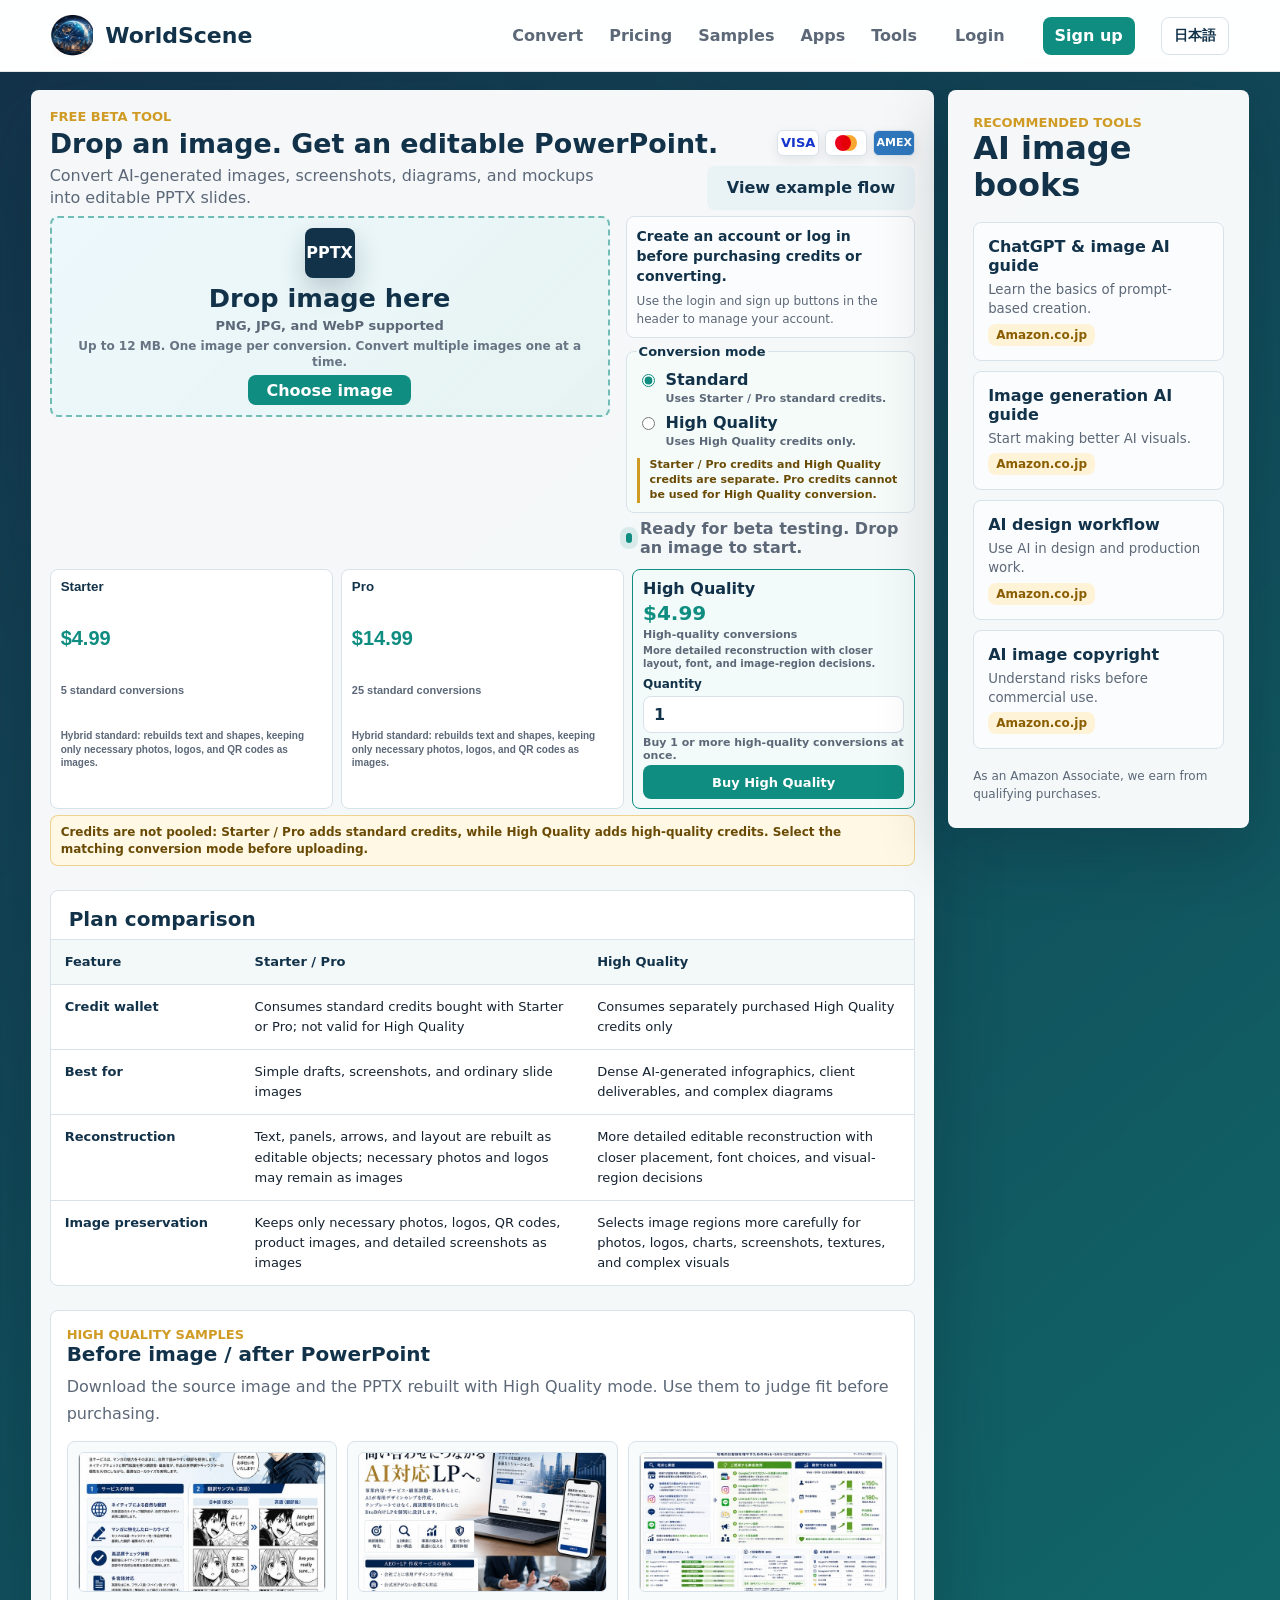
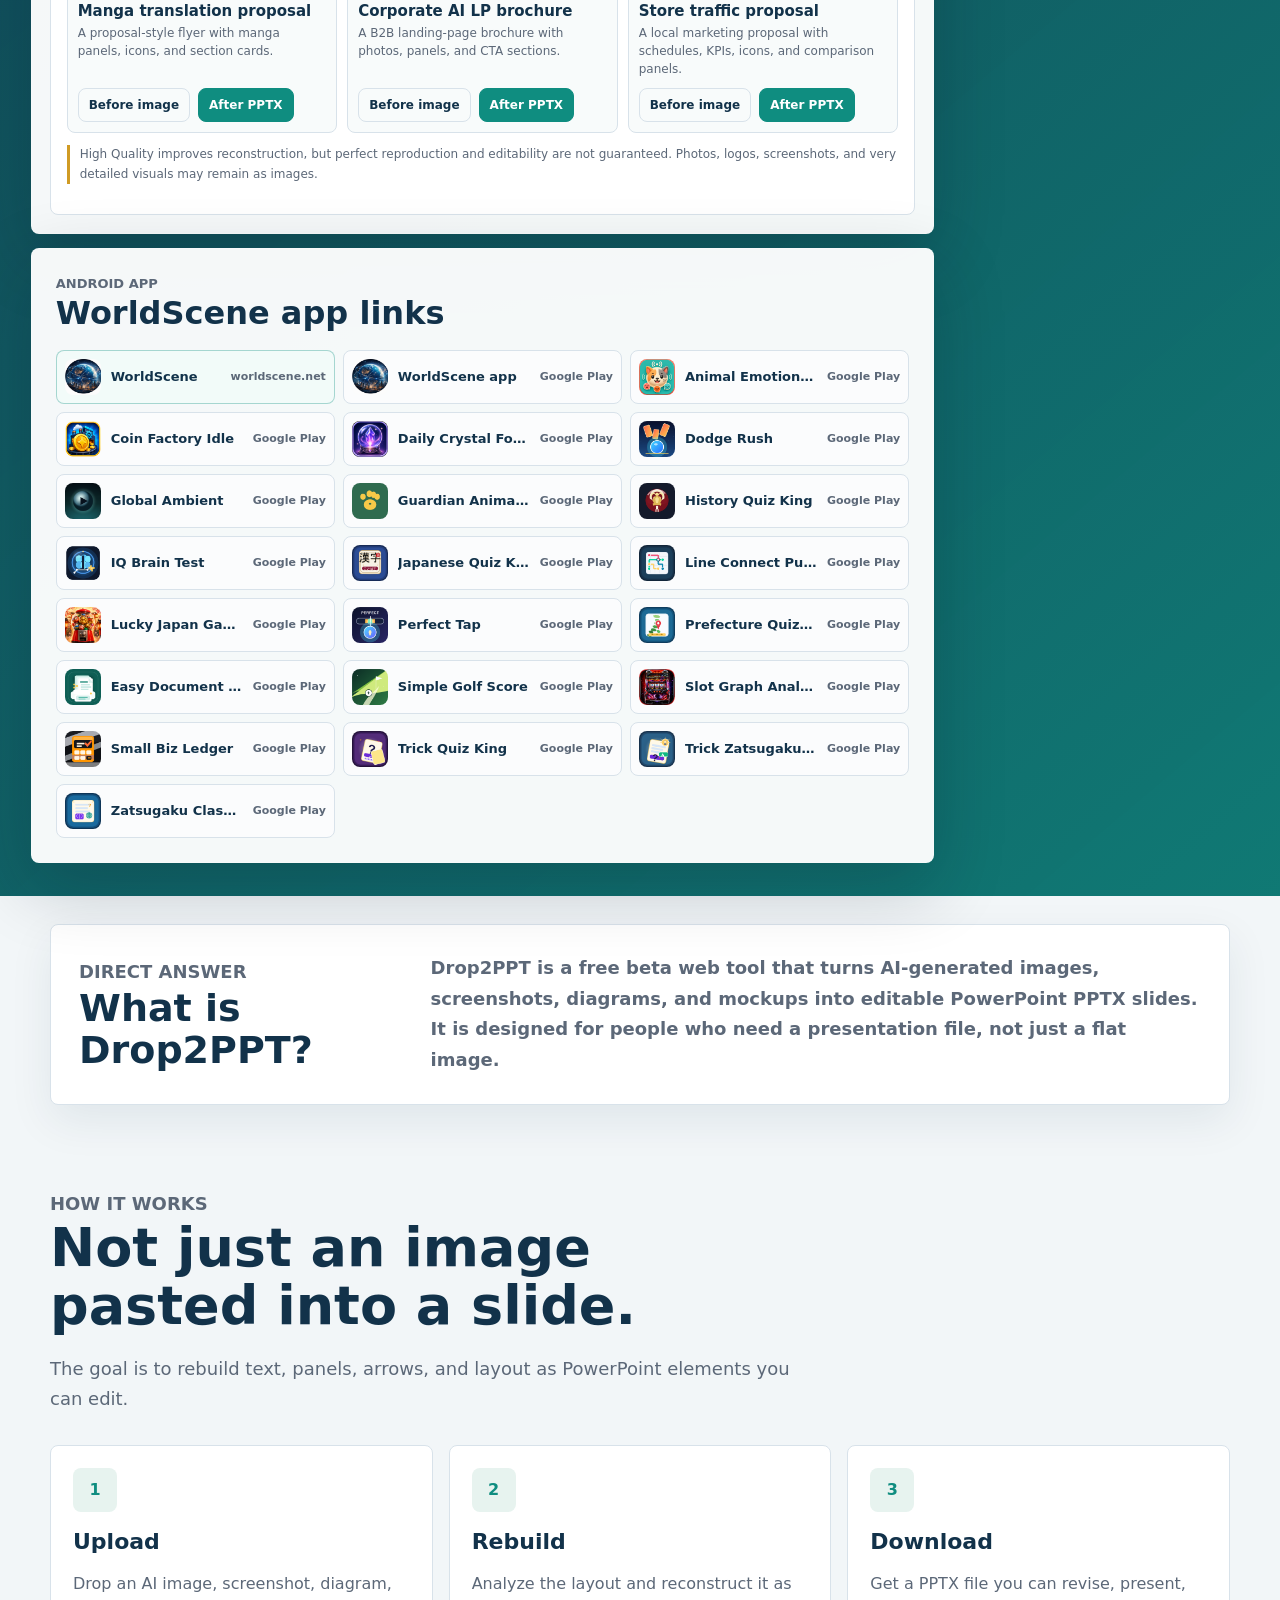
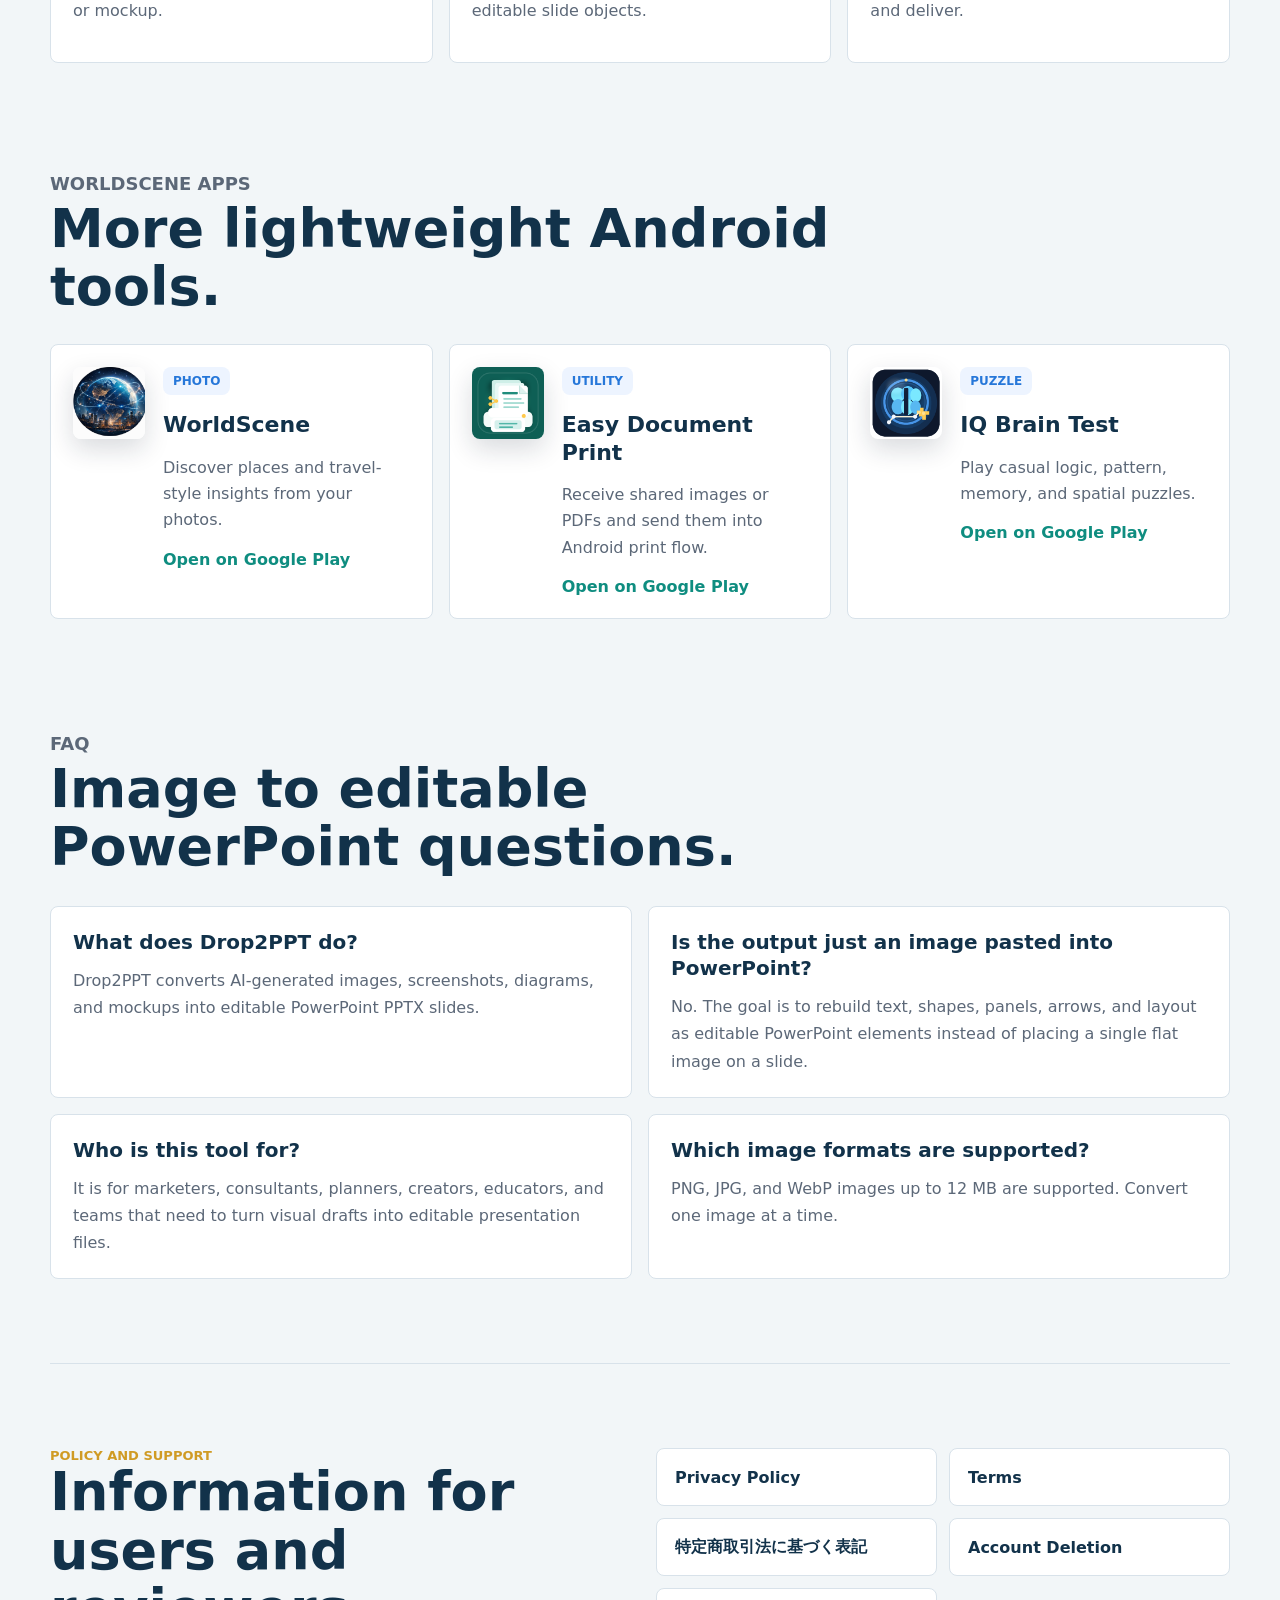
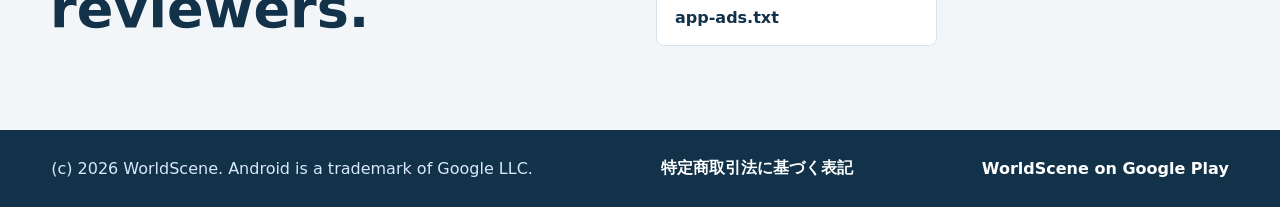
==== commit 2843cf49: "Add Drop2PPT high quality samples" ====
--- a/public/index.html
+++ b/public/index.html
@@ -115,6 +115,7 @@
     <nav class="nav" aria-label="Main navigation">
       <a href="#converter" data-i18n="navConvert">Convert</a>
       <a href="#pricing" data-i18n="navPricing">Pricing</a>
+      <a href="#samples" data-i18n="navSamples">Samples</a>
       <a href="#apps" data-i18n="navApps">Apps</a>
       <a href="#tools" data-i18n="navTools">Tools</a>
       <a class="auth-nav-link" id="login-nav" href="/drop2ppt/auth.html?mode=login" data-i18n="navLogin">Login</a>
@@ -264,6 +265,41 @@
               </tbody>
             </table>
           </div>
+          <section class="samples-panel" id="samples" aria-labelledby="samples-title">
+            <p class="eyebrow" data-i18n="samplesEyebrow">High Quality samples</p>
+            <h2 id="samples-title" data-i18n="samplesTitle">Before image / after PowerPoint</h2>
+            <p data-i18n="samplesCopy">Download the source image and the PPTX rebuilt with High Quality mode. Use them to judge fit before purchasing.</p>
+            <div class="sample-grid">
+              <article class="sample-card">
+                <img class="sample-thumb" src="assets/samples/manga-translation-thumb.jpg" alt="" loading="lazy">
+                <h3 data-i18n="sampleMangaTitle">Manga translation proposal</h3>
+                <p data-i18n="sampleMangaCopy">A proposal-style flyer with manga panels, icons, and section cards.</p>
+                <div class="sample-actions">
+                  <a href="assets/samples/manga-translation-before.png" target="_blank" rel="noopener" data-i18n="sampleBefore">Before image</a>
+                  <a href="assets/samples/manga-translation-after.pptx" download data-i18n="sampleAfter">After PPTX</a>
+                </div>
+              </article>
+              <article class="sample-card">
+                <img class="sample-thumb" src="assets/samples/corporate-lp-thumb.jpg" alt="" loading="lazy">
+                <h3 data-i18n="sampleCorporateTitle">Corporate AI LP brochure</h3>
+                <p data-i18n="sampleCorporateCopy">A B2B landing-page brochure with photos, panels, and CTA sections.</p>
+                <div class="sample-actions">
+                  <a href="assets/samples/corporate-lp-before.png" target="_blank" rel="noopener" data-i18n="sampleBefore">Before image</a>
+                  <a href="assets/samples/corporate-lp-after.pptx" download data-i18n="sampleAfter">After PPTX</a>
+                </div>
+              </article>
+              <article class="sample-card">
+                <img class="sample-thumb" src="assets/samples/store-traffic-thumb.jpg" alt="" loading="lazy">
+                <h3 data-i18n="sampleStoreTitle">Store traffic proposal</h3>
+                <p data-i18n="sampleStoreCopy">A local marketing proposal with schedules, KPIs, icons, and comparison panels.</p>
+                <div class="sample-actions">
+                  <a href="assets/samples/store-traffic-before.png" target="_blank" rel="noopener" data-i18n="sampleBefore">Before image</a>
+                  <a href="assets/samples/store-traffic-after.pptx" download data-i18n="sampleAfter">After PPTX</a>
+                </div>
+              </article>
+            </div>
+            <p class="sample-note" data-i18n="samplesNote">High Quality improves reconstruction, but perfect reproduction and editability are not guaranteed. Photos, logos, screenshots, and very detailed visuals may remain as images.</p>
+          </section>
         </section>
 
         <aside class="app-promo" id="apps" aria-labelledby="apps-title">
@@ -429,8 +465,8 @@
         <h2 data-i18n="policyTitle">Information for users and reviewers.</h2>
       </div>
       <div class="link-list">
-        <a href="https://worldscene.net/privacy_policy_en.html">Privacy Policy</a>
-        <a href="https://worldscene.net/terms.html">Terms</a>
+        <a href="https://worldscene.net/drop2ppt/privacy_policy_en.html">Privacy Policy</a>
+        <a href="https://worldscene.net/drop2ppt/terms.html" data-i18n="termsLink">Terms</a>
         <a href="https://worldscene.net/drop2ppt/tokusho.html">特定商取引法に基づく表記</a>
         <a href="https://worldscene.net/account-delete.html">Account Deletion</a>
         <a href="https://worldscene.net/app-ads.txt">app-ads.txt</a>
@@ -449,6 +485,7 @@
       en: {
         navConvert: "Convert",
         navPricing: "Pricing",
+        navSamples: "Samples",
         navApps: "Apps",
         navTools: "Tools",
         answerEyebrow: "Direct answer",
@@ -520,6 +557,18 @@
         comparisonPreserve: "Image preservation",
         comparisonStandardPreserve: "Keeps only necessary photos, logos, QR codes, product images, and detailed screenshots as images",
         comparisonHighPreserve: "Selects image regions more carefully for photos, logos, charts, screenshots, textures, and complex visuals",
+        samplesEyebrow: "High Quality samples",
+        samplesTitle: "Before image / after PowerPoint",
+        samplesCopy: "Download the source image and the PPTX rebuilt with High Quality mode. Use them to judge fit before purchasing.",
+        sampleMangaTitle: "Manga translation proposal",
+        sampleMangaCopy: "A proposal-style flyer with manga panels, icons, and section cards.",
+        sampleCorporateTitle: "Corporate AI LP brochure",
+        sampleCorporateCopy: "A B2B landing-page brochure with photos, panels, and CTA sections.",
+        sampleStoreTitle: "Store traffic proposal",
+        sampleStoreCopy: "A local marketing proposal with schedules, KPIs, icons, and comparison panels.",
+        sampleBefore: "Before image",
+        sampleAfter: "After PPTX",
+        samplesNote: "High Quality improves reconstruction, but perfect reproduction and editability are not guaranteed. Photos, logos, screenshots, and very detailed visuals may remain as images.",
         chooseImage: "Choose image",
         viewExample: "View example flow",
         appsEyebrow: "Android app",
@@ -566,7 +615,8 @@
         iqCopy: "Play casual logic, pattern, memory, and spatial puzzles.",
         openOnGooglePlay: "Open on Google Play",
         policyEyebrow: "Policy and support",
-        policyTitle: "Information for users and reviewers."
+        policyTitle: "Information for users and reviewers.",
+        termsLink: "Terms"
       },
       ja: {
         navConvert: "変換",
@@ -679,7 +729,8 @@
         iqCopy: "論理、パターン、記憶、空間認識のカジュアルパズルです。",
         openOnGooglePlay: "Google Playで開く",
         policyEyebrow: "ポリシーとサポート",
-        policyTitle: "ユーザーと審査担当者向けの情報です。"
+        policyTitle: "ユーザーと審査担当者向けの情報です。",
+        termsLink: "利用規約"
       }
     };
 
@@ -799,7 +850,8 @@
       iqCopy: "論理、パターン、記憶、空間認識のカジュアルパズルです。",
       openOnGooglePlay: "Google Playで開く",
       policyEyebrow: "ポリシーとサポート",
-      policyTitle: "ユーザーと審査担当者向けの情報です。"
+      policyTitle: "ユーザーと審査担当者向けの情報です。",
+      termsLink: "利用規約"
     });
 
     Object.assign(messages.ja, {
@@ -807,6 +859,22 @@
       progressScanning: "ウイルススキャン中",
       progressAnalyzing: "画像を解析中",
       progressRebuilding: "PowerPointを再構築中"
+    });
+
+    Object.assign(messages.ja, {
+      navSamples: "サンプル",
+      samplesEyebrow: "高品質サンプル",
+      samplesTitle: "変換前画像 / 変換後PowerPoint",
+      samplesCopy: "高品質モードで再構築したサンプルです。購入前の判断材料として、元画像とPPTXを確認できます。",
+      sampleMangaTitle: "マンガ翻訳サービス提案",
+      sampleMangaCopy: "マンガコマ、アイコン、カード構成を含む提案資料タイプです。",
+      sampleCorporateTitle: "法人向けAI対応LPパンフレット",
+      sampleCorporateCopy: "写真、パネル、CTAを含むBtoB向けLPパンフレットです。",
+      sampleStoreTitle: "店舗集客施策ご提案書",
+      sampleStoreCopy: "スケジュール、KPI、アイコン、比較パネルを含む店舗向け提案資料です。",
+      sampleBefore: "変換前画像",
+      sampleAfter: "変換後PPTX",
+      samplesNote: "高品質モードでも完全な再現やすべての要素の編集性は保証されません。写真、ロゴ、スクリーンショット、細密なビジュアルは画像として残る場合があります。"
     });
 
     const supportedLanguages = ["en", "ja"];
@@ -929,6 +997,11 @@
     function localizeErrorMessage(message, error) {
       const source = String(message || error || "");
       const normalized = source.toLowerCase();
+      if (normalized.includes("valid json") || normalized.includes("jsondecode") || normalized.includes("json decode")) {
+        return currentLanguage === "ja"
+          ? "AI解析結果の形式が崩れました。もう一度変換してください。"
+          : "AI analysis returned invalid JSON. Please retry the conversion.";
+      }
       if (currentLanguage !== "ja") {
         return source || messages[currentLanguage].statusFailed || "Conversion failed.";
       }
--- a/public/styles.css
+++ b/public/styles.css
@@ -182,7 +182,8 @@
     "drop download"
     "pricing pricing"
     "pricing-note pricing-note"
-    "comparison comparison";
+    "comparison comparison"
+    "samples samples";
   column-gap: 16px;
   row-gap: 6px;
   align-items: start;
@@ -766,6 +767,101 @@
   width: 22%;
   color: var(--navy);
   font-weight: 900;
+}
+
+.samples-panel {
+  grid-area: samples;
+  order: 7;
+  margin-top: 18px;
+  border: 1px solid var(--line);
+  border-radius: 8px;
+  background: white;
+  padding: 16px;
+}
+
+.samples-panel h2 {
+  margin: 0 0 8px;
+  color: var(--navy);
+  font-size: 20px;
+}
+
+.samples-panel > p:not(.eyebrow) {
+  margin: 0 0 14px;
+  color: var(--muted);
+  line-height: 1.65;
+}
+
+.sample-grid {
+  display: grid;
+  grid-template-columns: repeat(3, minmax(0, 1fr));
+  gap: 10px;
+}
+
+.sample-card {
+  display: flex;
+  min-width: 0;
+  flex-direction: column;
+  border: 1px solid var(--line);
+  border-radius: 8px;
+  background: #f8fbfb;
+  padding: 10px;
+}
+
+.sample-thumb {
+  width: 100%;
+  aspect-ratio: 16 / 9;
+  object-fit: cover;
+  border: 1px solid var(--line);
+  border-radius: 6px;
+  background: #eef4f7;
+}
+
+.sample-card h3 {
+  margin: 10px 0 4px;
+  color: var(--navy);
+  font-size: 15px;
+}
+
+.sample-card p {
+  margin: 0;
+  color: var(--muted);
+  font-size: 12px;
+  line-height: 1.5;
+}
+
+.sample-actions {
+  display: flex;
+  flex-wrap: wrap;
+  gap: 8px;
+  margin-top: auto;
+  padding-top: 10px;
+}
+
+.sample-actions a {
+  display: inline-flex;
+  align-items: center;
+  justify-content: center;
+  min-height: 34px;
+  border: 1px solid var(--line);
+  border-radius: 8px;
+  padding: 8px 10px;
+  color: var(--navy);
+  font-size: 12px;
+  font-weight: 900;
+  text-decoration: none;
+}
+
+.sample-actions a:last-child {
+  border-color: var(--teal);
+  background: var(--teal);
+  color: white;
+}
+
+.sample-note {
+  margin-top: 12px !important;
+  border-left: 3px solid var(--gold);
+  padding-left: 10px;
+  font-size: 12px;
 }
 
 .drop-zone:hover,
@@ -1465,6 +1561,65 @@
   color: var(--muted);
   font-size: 13px;
   font-weight: 800;
+}
+
+.terms-panel {
+  width: min(1040px, 100%);
+}
+
+.terms-toc {
+  display: flex;
+  flex-wrap: wrap;
+  gap: 10px;
+  margin: 0 0 28px;
+}
+
+.terms-toc a {
+  border: 1px solid var(--line);
+  border-radius: 8px;
+  padding: 10px 14px;
+  color: var(--navy);
+  font-weight: 900;
+  text-decoration: none;
+}
+
+.terms-section {
+  color: #16324a;
+  line-height: 1.85;
+}
+
+.terms-section h2,
+.terms-section h3 {
+  margin: 28px 0 10px;
+  color: var(--navy);
+  line-height: 1.35;
+}
+
+.terms-section h2 {
+  font-size: clamp(22px, 3vw, 30px);
+}
+
+.terms-section h3 {
+  font-size: 20px;
+}
+
+.terms-section p {
+  margin: 0 0 14px;
+}
+
+.terms-section ul {
+  margin: 0 0 18px;
+  padding-left: 1.4em;
+}
+
+.terms-section li {
+  margin: 6px 0;
+}
+
+.terms-divider {
+  margin: 42px 0;
+  border: 0;
+  border-top: 1px solid var(--line);
 }
 
 @media (max-width: 1120px) {
@@ -1514,7 +1669,8 @@
       "actions"
       "pricing"
       "pricing-note"
-      "comparison";
+      "comparison"
+      "samples";
     padding: 28px;
   }
 
@@ -1533,6 +1689,10 @@
 
   .quality-comparison table {
     min-width: 620px;
+  }
+
+  .sample-grid {
+    grid-template-columns: 1fr;
   }
 
   .auth-form-grid {
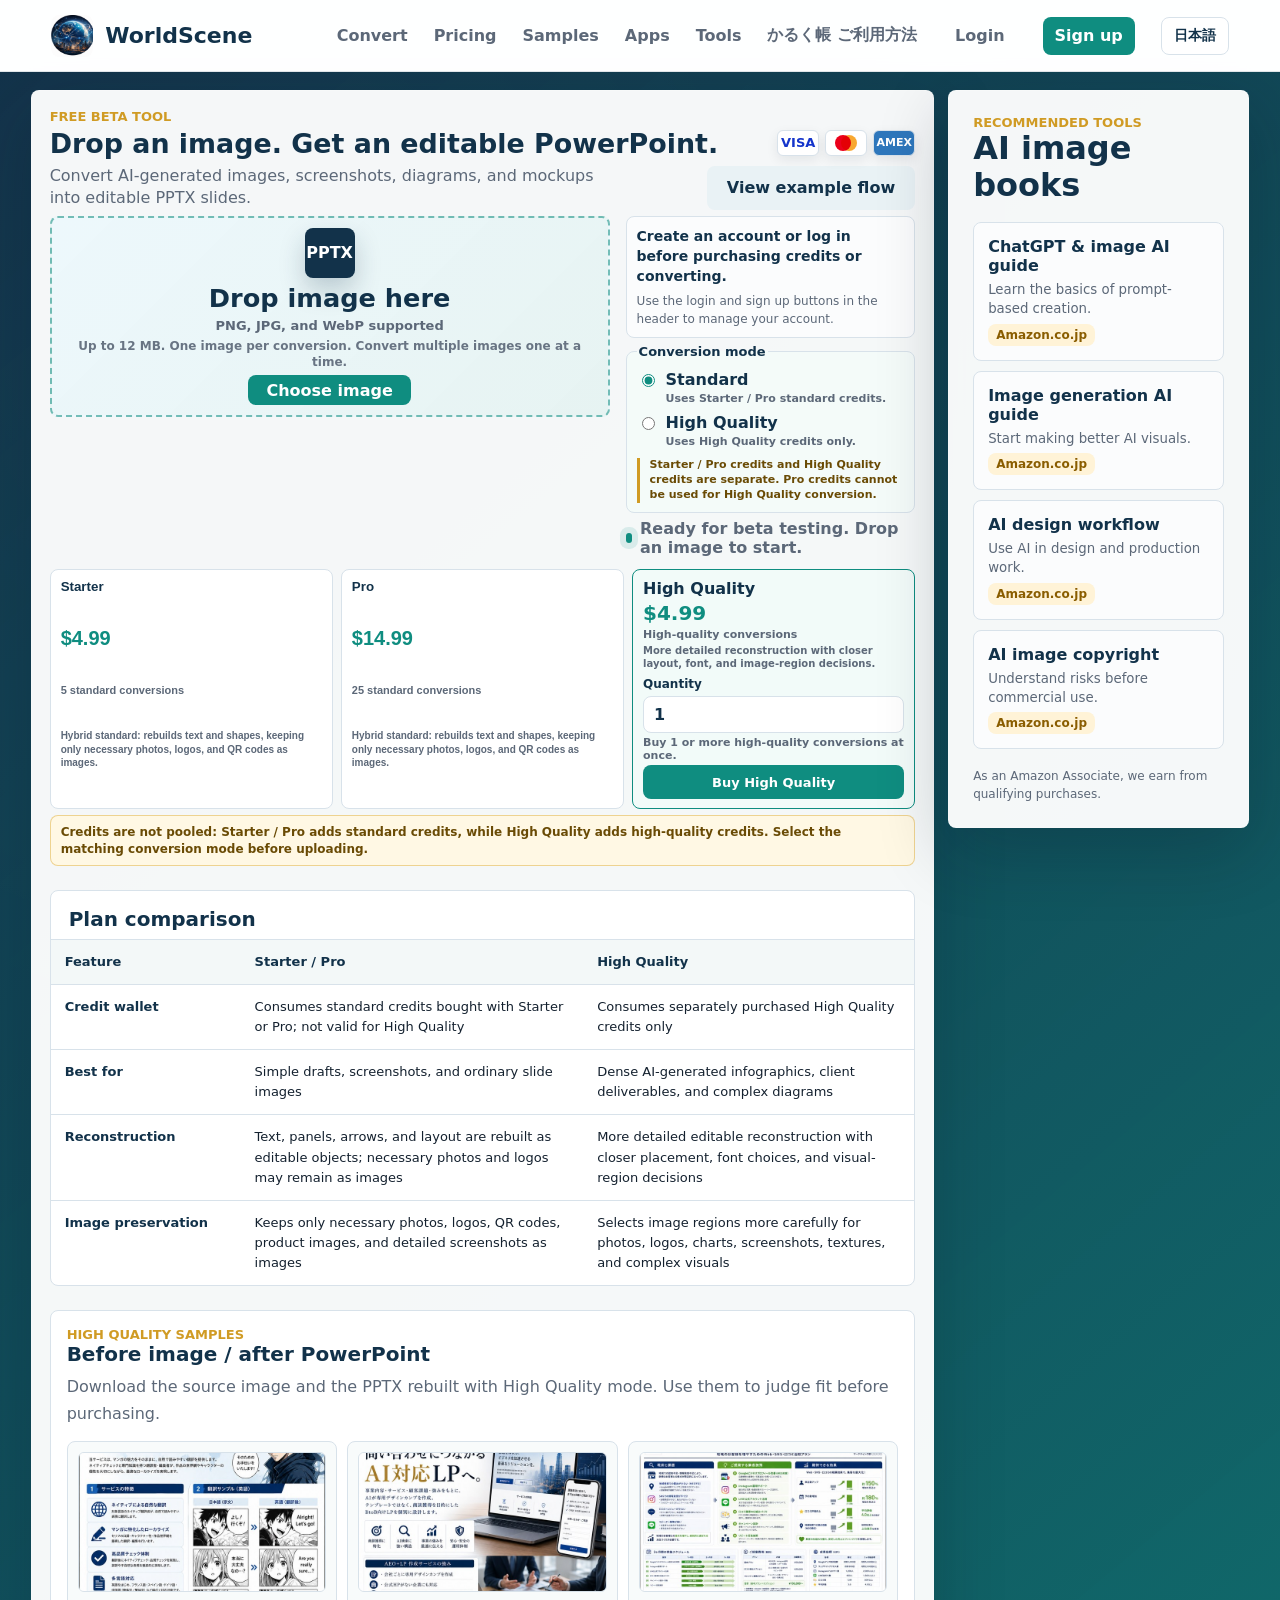
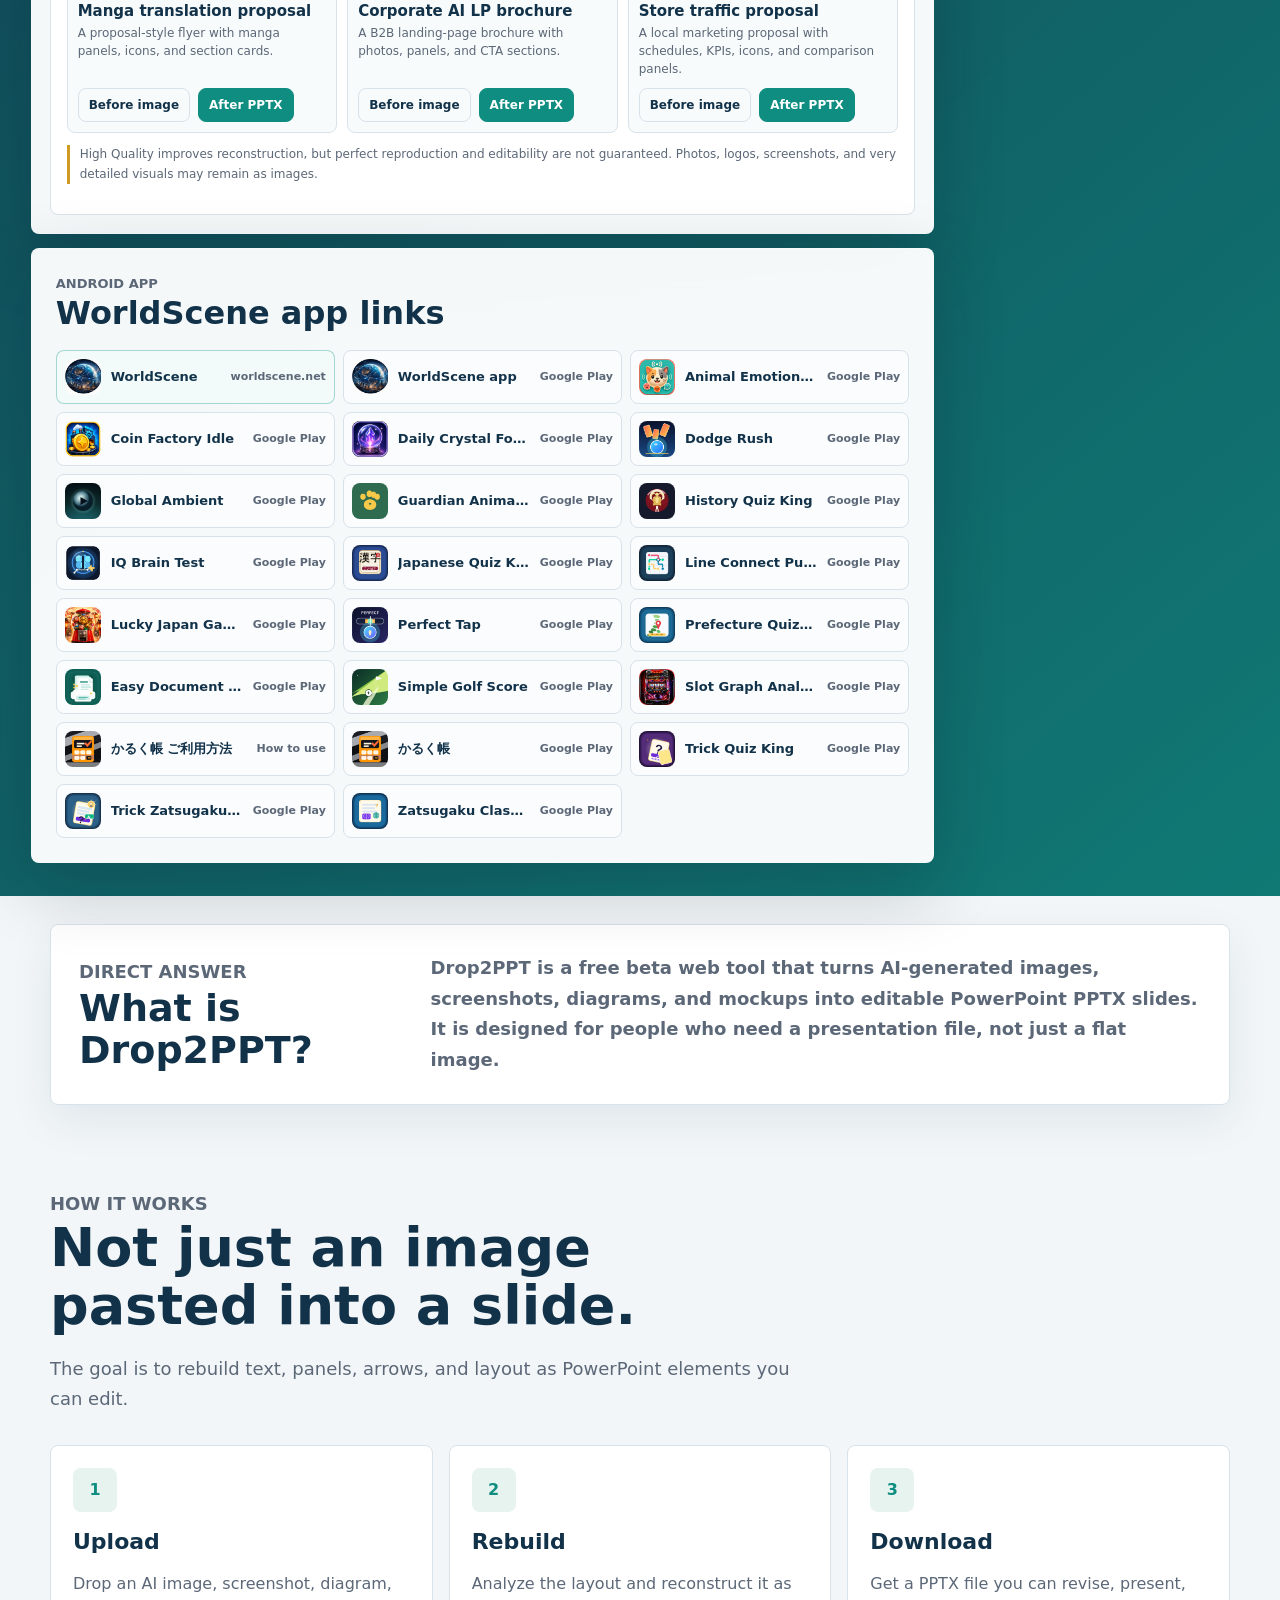
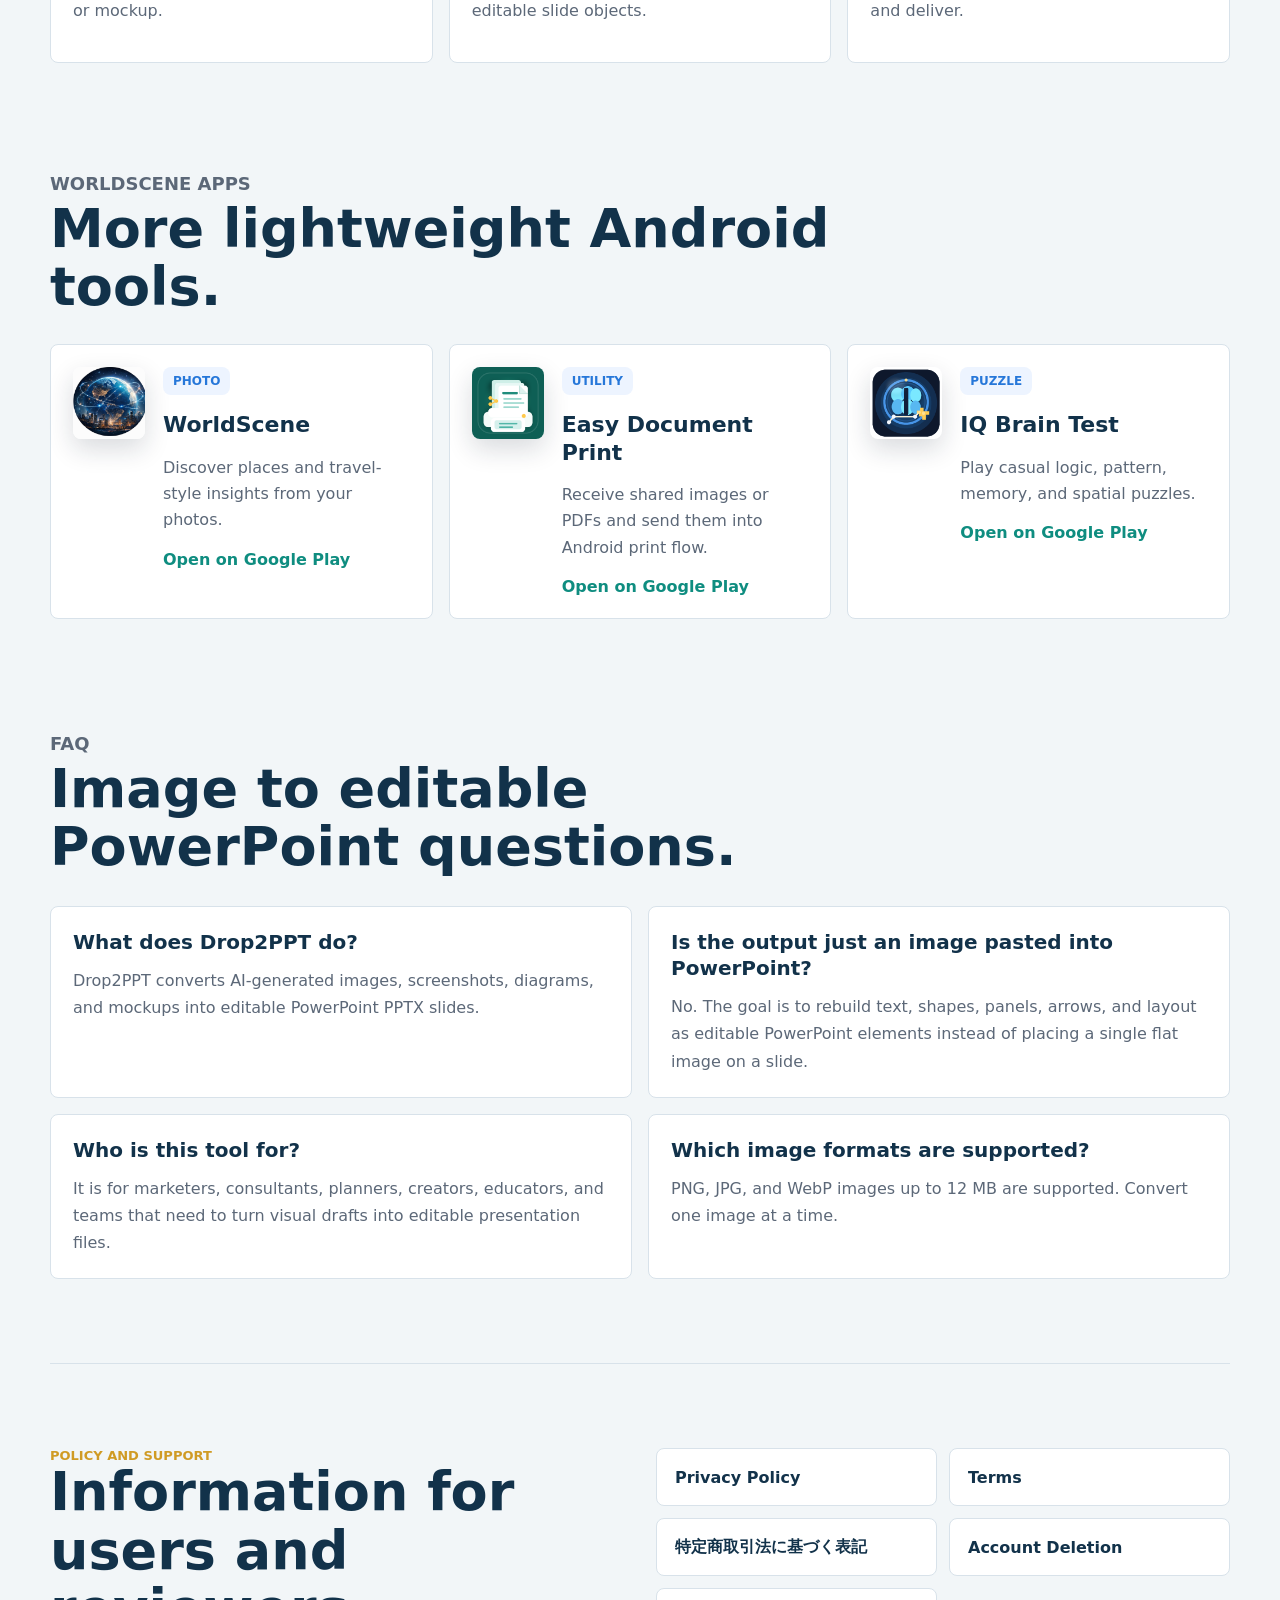
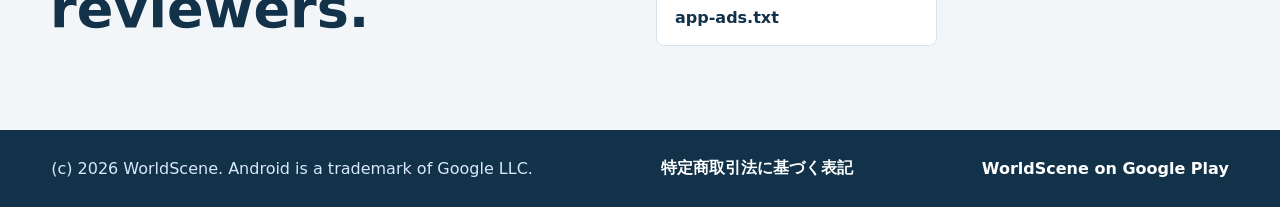
==== commit 6efcb026: "Add shabecho usage guide page" ====
--- a/public/index.html
+++ b/public/index.html
@@ -118,6 +118,7 @@
       <a href="#samples" data-i18n="navSamples">Samples</a>
       <a href="#apps" data-i18n="navApps">Apps</a>
       <a href="#tools" data-i18n="navTools">Tools</a>
+      <a href="/shabecho-guide.html">かるく帳 ご利用方法</a>
       <a class="auth-nav-link" id="login-nav" href="/drop2ppt/auth.html?mode=login" data-i18n="navLogin">Login</a>
       <a class="auth-nav-button" id="signup-nav" href="/drop2ppt/auth.html?mode=signup" data-i18n="navSignup">Sign up</a>
       <button class="auth-nav-link auth-nav-logout" type="button" id="logout-nav" data-i18n="logoutButton" hidden>Logout</button>
@@ -324,7 +325,8 @@
             <a class="app-link" href="https://play.google.com/store/apps/details?id=net.worldscene.kantanshareprint" target="_blank" rel="noopener"><img src="assets/apps/SharePrintHelper/icon.png" alt=""><span>Easy Document Print</span><small>Google Play</small></a>
             <a class="app-link" href="https://play.google.com/store/search?q=Simple%20Golf%20Score&c=apps" target="_blank" rel="noopener"><img src="assets/apps/SimpleGolfScore/icon.png" alt=""><span>Simple Golf Score</span><small>Google Play</small></a>
             <a class="app-link" href="https://play.google.com/store/search?q=Slot%20Graph%20Analyzer&c=apps" target="_blank" rel="noopener"><img src="assets/apps/SlotGraphAnalyzer/icon.png" alt=""><span>Slot Graph Analyzer</span><small>Google Play</small></a>
-            <a class="app-link" href="https://play.google.com/store/search?q=Small%20Biz%20Ledger&c=apps" target="_blank" rel="noopener"><img src="assets/apps/SmallBizLedger/icon.png" alt=""><span>Small Biz Ledger</span><small>Google Play</small></a>
+            <a class="app-link" href="/shabecho-guide.html"><img src="assets/apps/SmallBizLedger/icon.png" alt=""><span>かるく帳 ご利用方法</span><small>How to use</small></a>
+            <a class="app-link" href="https://play.google.com/store/apps/details?id=net.worldscene.shabecho" target="_blank" rel="noopener"><img src="assets/apps/SmallBizLedger/icon.png" alt=""><span>かるく帳</span><small>Google Play</small></a>
             <a class="app-link" href="https://play.google.com/store/search?q=Trick%20Quiz%20King&c=apps" target="_blank" rel="noopener"><img src="assets/apps/TrickQuizKing/icon.png" alt=""><span>Trick Quiz King</span><small>Google Play</small></a>
             <a class="app-link" href="https://play.google.com/store/search?q=Trick%20Zatsugaku%20King&c=apps" target="_blank" rel="noopener"><img src="assets/apps/TrickZatsugakuKing/icon.png" alt=""><span>Trick Zatsugaku King</span><small>Google Play</small></a>
             <a class="app-link" href="https://play.google.com/store/search?q=Zatsugaku%20Classic&c=apps" target="_blank" rel="noopener"><img src="assets/apps/ZatsugakuClassic/icon.png" alt=""><span>Zatsugaku Classic</span><small>Google Play</small></a>
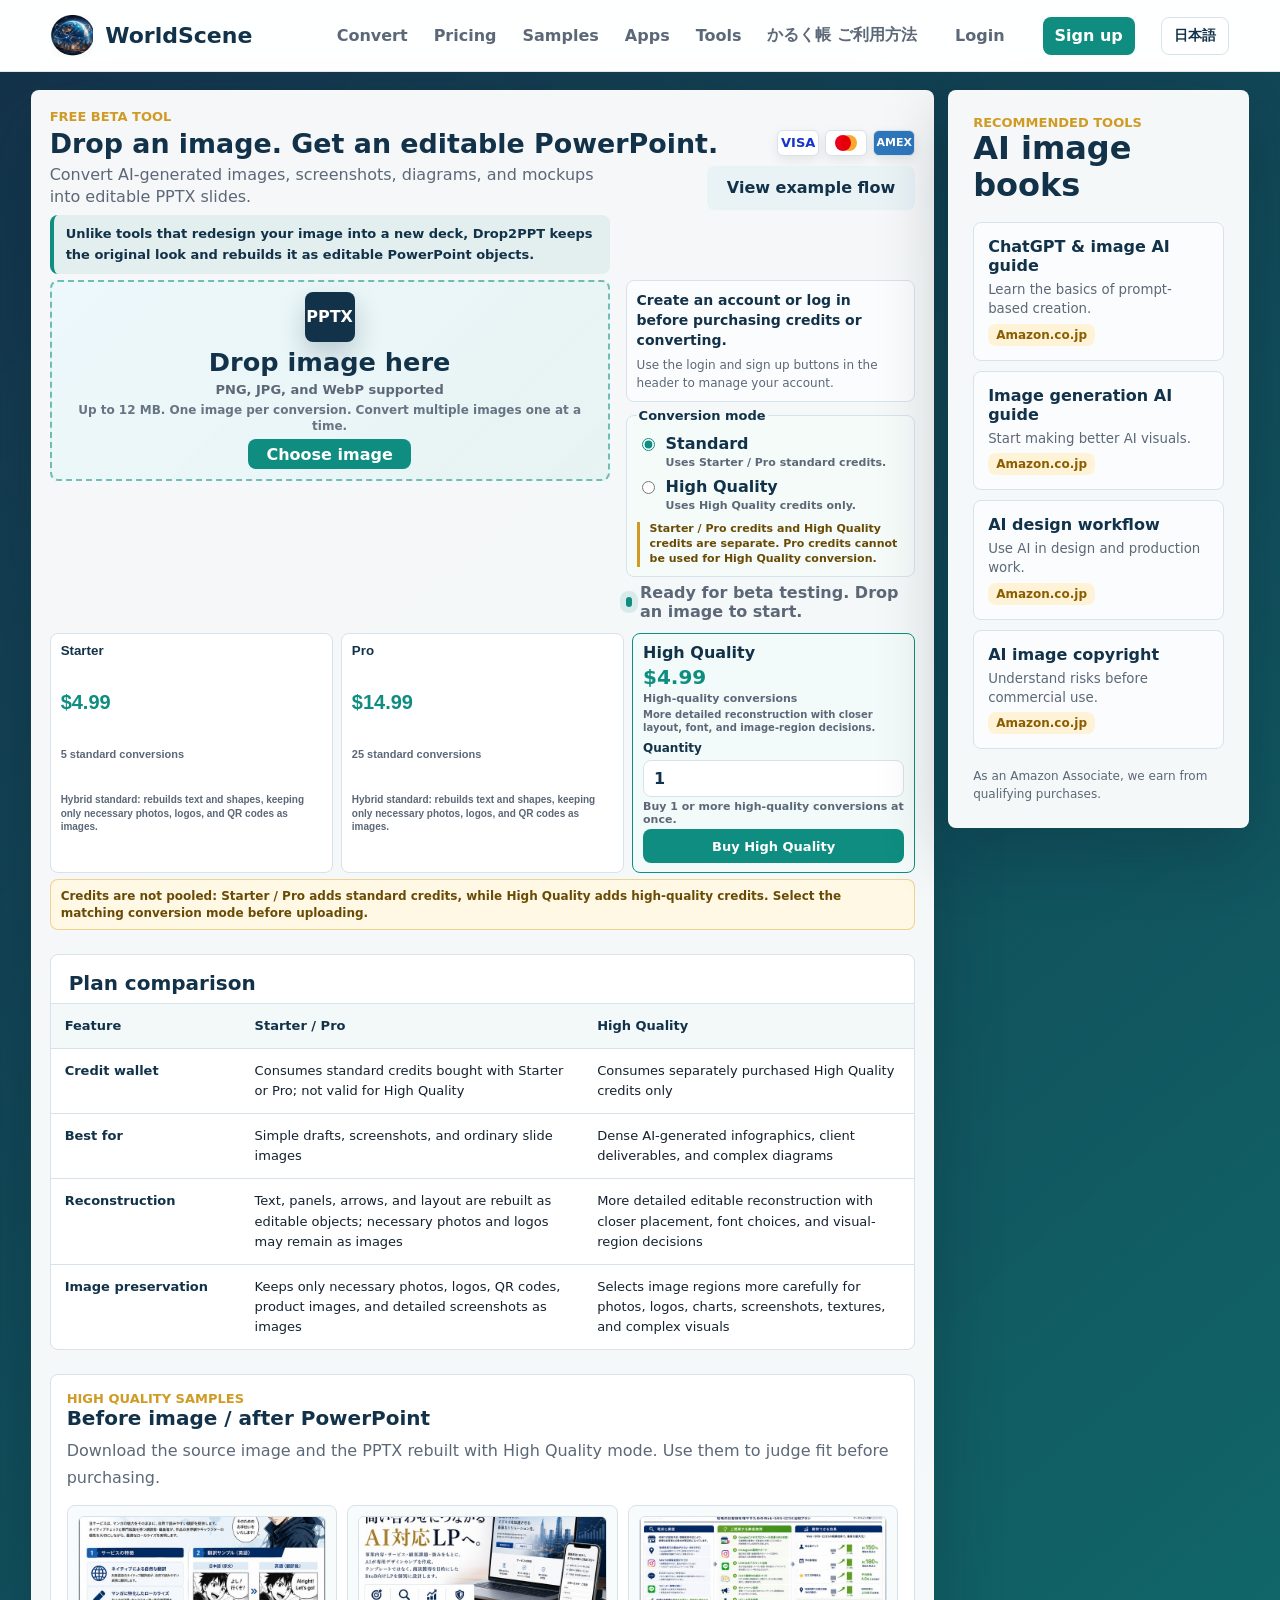
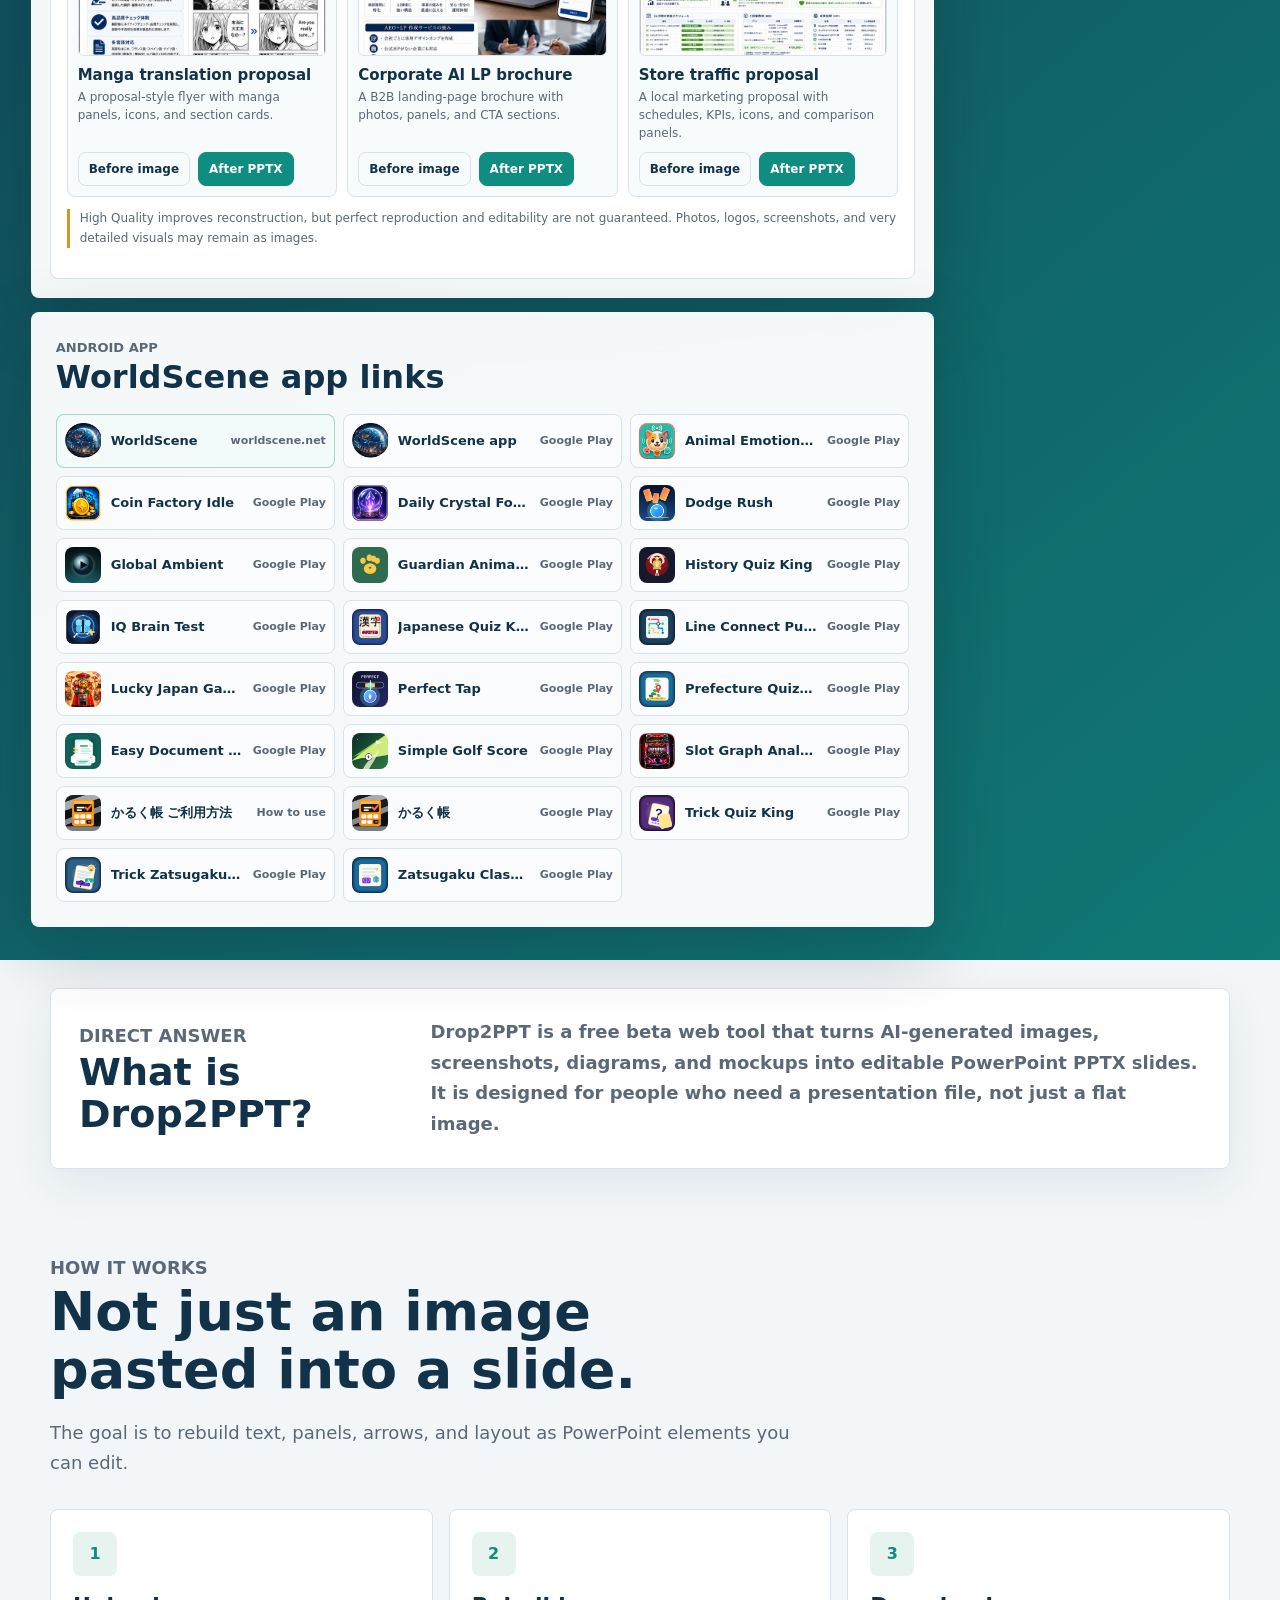
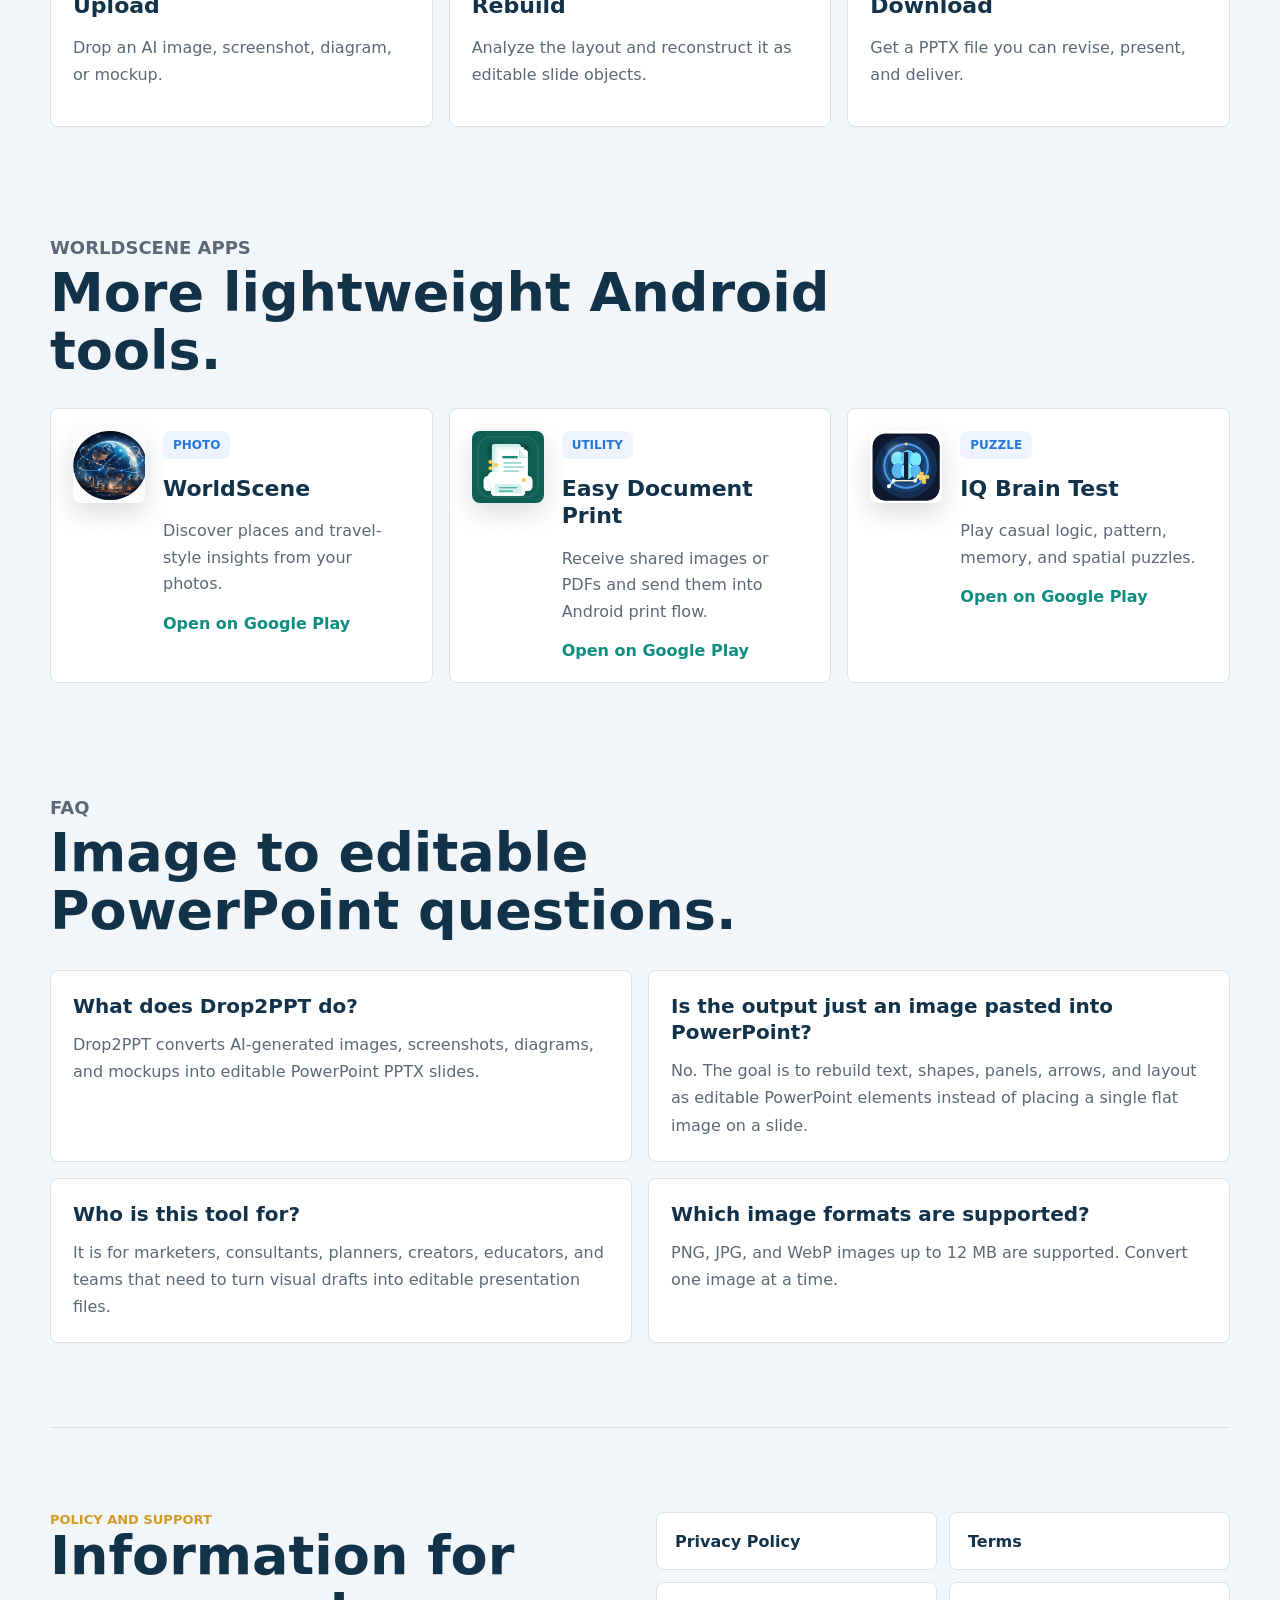
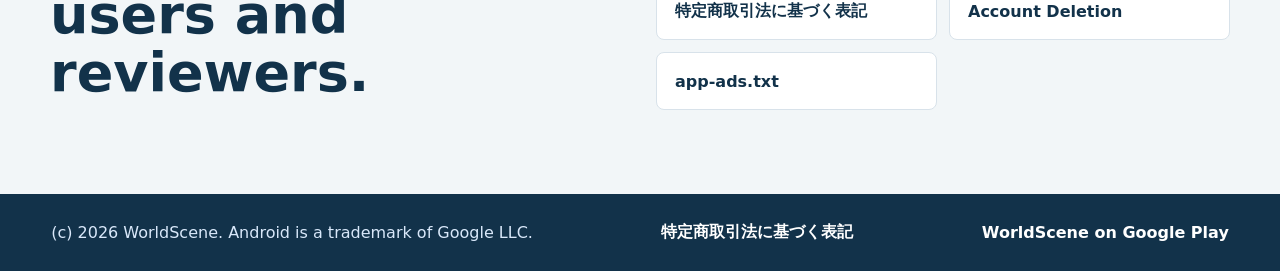
==== commit 77c5c401: "Add Drop2PPT differentiation message" ====
--- a/public/index.html
+++ b/public/index.html
@@ -25,6 +25,7 @@
     function gtag(){dataLayer.push(arguments);}
     gtag('js', new Date());
     gtag('config', 'G-NG3NH1VG2N');
+    gtag('config', 'AW-18153856708');
   </script>
   <script type="application/ld+json">
   {
@@ -134,6 +135,9 @@
           <h1 id="hero-title" data-i18n="heroTitle">Drop an image. Get an editable PowerPoint.</h1>
           <p class="hero-copy" data-i18n="heroCopy">
             Convert AI-generated images, screenshots, diagrams, and mockups into editable PPTX slides.
+          </p>
+          <p class="hero-difference" data-i18n="heroDifference">
+            Unlike tools that redesign your image into a new deck, Drop2PPT keeps the original look and rebuilds it as editable PowerPoint objects.
           </p>
           <div class="hero-actions">
             <span class="sandbox-badge" id="sandbox-badge" hidden>Sandbox checkout</span>
@@ -496,6 +500,7 @@
         heroEyebrow: "Free beta tool",
         heroTitle: "Drop an image. Get an editable PowerPoint.",
         heroCopy: "Convert AI-generated images, screenshots, diagrams, and mockups into editable PPTX slides.",
+        heroDifference: "Unlike tools that redesign your image into a new deck, Drop2PPT keeps the original look and rebuilds it as editable PowerPoint objects.",
         dropTitle: "Drop image here",
         dropHint: "PNG, JPG, and WebP supported",
         dropNote: "Up to 12 MB. One image per conversion. Convert multiple images one at a time.",
@@ -747,6 +752,7 @@
       heroEyebrow: "画像からPPTへ",
       heroTitle: "画像をドロップ。編集できるPowerPointへ。",
       heroCopy: "AI生成画像、スクリーンショット、図解、LPカンプを、編集可能なPPTXスライドとして再構築します。",
+      heroDifference: "一般的な画像→PPTサービスのように新しいスライドへ作り替えるのではなく、元画像の見た目をできるだけ保ったまま、PowerPointで編集できる形に再構築します。",
       dropTitle: "ここに画像をドロップ",
       dropHint: "PNG、JPG、WebPに対応。クリックして選択もできます。",
       dropNote: "画像サイズは最大12MB。1回につき1枚のみ変換できます。複数枚の画像は1枚ずつ変換してください。",
--- a/public/styles.css
+++ b/public/styles.css
@@ -176,6 +176,7 @@
     "eyebrow eyebrow"
     "title actions"
     "copy actions"
+    "difference actions"
     "drop account"
     "drop quality"
     "drop status"
@@ -245,6 +246,20 @@
   line-height: 1.35;
 }
 
+.hero-difference {
+  grid-area: difference;
+  width: min(760px, 100%);
+  margin: 2px 0 0;
+  padding: 9px 12px;
+  border-left: 4px solid var(--teal);
+  border-radius: 8px;
+  background: rgba(15, 141, 128, 0.08);
+  color: var(--navy);
+  font-size: 13px;
+  font-weight: 700;
+  line-height: 1.55;
+}
+
 .drop-zone {
   grid-area: drop;
   order: 1;
@@ -1661,6 +1676,7 @@
       "eyebrow"
       "title"
       "copy"
+      "difference"
       "drop"
       "account"
       "quality"
